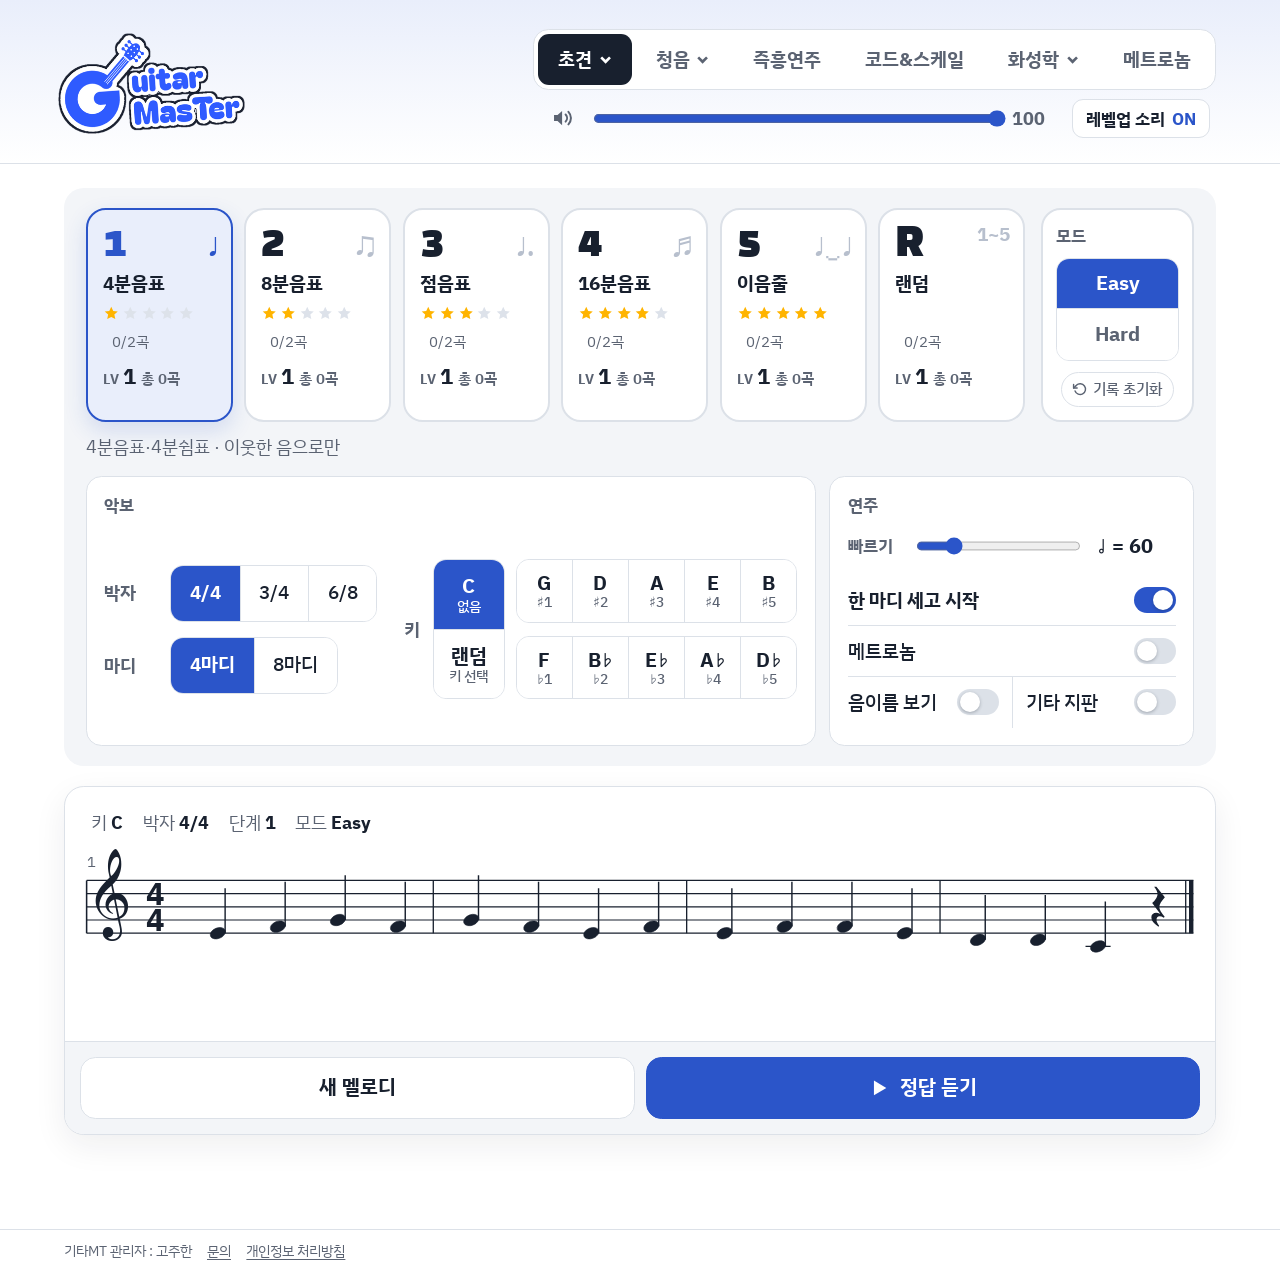
==== index.html @ 27f01595 "모든 페이지 들어올 때 첫 카드가 눌려 있게 (K) Co-Authored-By: Claude Opus 5.5 <noreply@anthropic.com> Claude-Session:" ====
<!doctype html>
<html lang="ko">
<head>
<meta charset="utf-8">
<meta name="google-site-verification" content="TiUiczCTHK2J1TaFgmaIFe3RTUhD63hM8pQdpysvils" />
<meta name="naver-site-verification" content="dfab6511063579e364173027560169e07708b17d" />
<meta name="viewport" content="width=device-width, initial-scale=1, viewport-fit=cover">
<script src="theme.js?v=4"></script>
<link rel="stylesheet" href="theme.css?v=6">
<meta name="description" content="기타MT — 무료 기타 연습 사이트. 멜로디·코드 초견, 청음, 즉흥연주, 코드&amp;스케일, 화성학, 메트로놈">
<meta property="og:type" content="website">
<meta property="og:site_name" content="기타MT">
<meta property="og:title" content="무료 기타 연습 – 초견, 청음, 코드 | 기타MT">
<meta property="og:description" content="기타MT — 무료 기타 연습 사이트. 멜로디·코드 초견, 청음, 즉흥연주, 코드&amp;스케일, 화성학, 메트로놈">
<meta property="og:url" content="https://guitarmt.com/">
<meta property="og:image" content="https://guitarmt.com/og.png?v=7">
<meta property="og:image:width" content="1200">
<meta property="og:image:height" content="630">
<meta name="twitter:card" content="summary_large_image">
<style>body{margin:0}[hidden]{display:none!important}img{max-width:100%}
</style>
<title>무료 기타 연습 – 초견, 청음, 코드 | 기타MT</title>
<link rel="icon" href="favicon.ico?v=6" sizes="any">
<link rel="icon" type="image/png" href="favicon.png?v=6">
<link rel="apple-touch-icon" href="apple-touch-icon.png?v=6">
<link rel="preconnect" href="https://fonts.googleapis.com">
<link rel="stylesheet" href="https://fonts.googleapis.com/css2?family=IBM+Plex+Sans+KR:wght@400;500;700&family=Black+Han+Sans&family=Noto+Music&display=swap">
<style>
/* 레이아웃: 머리 띠 → 연습 설정판(단계 카드·모드·박자·키) → 흰 악보 → 재생 버튼 */
:root{
  --bg:#FFFFFF; --ink:#18202E; --muted:#5B6372; --line:#DCE1E8; --tile:#F3F5F8;
  --accent:#2B55C9; --accent-soft:#E9EEFB; --accent-shadow:rgba(43,85,201,.25); --accent-glow:rgba(43,85,201,.16);
  --hard:#E8461F; --hard-soft:#FFD2C6; --hard-bg:#FFF1EC; --star:#FFB400; --star-off:#DDE2EA;
  --f-body:'IBM Plex Sans KR',system-ui,sans-serif;
  --f-disp:'Black Han Sans','IBM Plex Sans KR',sans-serif;
  --f-music:'Noto Music','Bravura',serif;
  color-scheme:light;
}
*{box-sizing:border-box}
body{background:var(--bg);color:var(--ink);font-family:var(--f-body);font-size:18px;line-height:1.55}
button{font:inherit;cursor:pointer}
.band{border-bottom:1.5px solid var(--line);background:linear-gradient(180deg,var(--accent-soft),var(--bg))}
.band .in{max-width:1080px;margin:0 auto;padding-block:26px 22px;
  padding-left:max(16px,env(safe-area-inset-left,0px));padding-right:max(16px,env(safe-area-inset-right,0px));
  display:flex;align-items:center;gap:16px}
.mark{width:56px;height:56px;border-radius:16px;background:var(--accent);display:grid;place-items:center;flex:none}
.mark span{font-family:var(--f-music);font-size:40px;line-height:1;color:#fff;margin-top:6px}
.mark svg{width:48px;height:48px;fill:#fff} .mark svg .h{fill:var(--accent)}
h1{margin:0;font-size:32px;font-weight:700;letter-spacing:-0.01em;line-height:1.15;text-wrap:balance}
h1.logo{font-family:var(--f-disp);font-weight:400;font-size:36px;letter-spacing:.01em;line-height:1.1} h1.logo img{display:block;height:92px;width:auto;margin:-6px 0 -6px -5px}
.how{margin:4px 0 0;color:var(--muted);font-size:17px}
.wrap{max-width:1080px;margin:0 auto;padding-block:22px 44px;
  padding-left:max(16px,env(safe-area-inset-left,0px));padding-right:max(16px,env(safe-area-inset-right,0px));
  display:flex;flex-direction:column;gap:18px}

.panel{display:flex;flex-direction:column;gap:14px;padding:18px 20px;border-radius:18px;background:var(--tile)}
.row{display:flex;flex-wrap:wrap;align-items:center;gap:12px 32px}
.field{display:flex;align-items:center;gap:12px;flex-wrap:wrap}
.label{font-size:15px;font-weight:700;color:var(--muted);min-width:44px}

/* 단계 카드 */
.stagewrap{display:grid;grid-template-columns:minmax(0,1fr) auto;gap:14px;align-items:stretch}
#levels{display:grid;grid-template-columns:repeat(6,minmax(0,1fr));gap:10px}   /* 5단계 + 랜덤 */
.stage{position:relative;text-align:left;border:2px solid var(--line);border-radius:18px;padding:14px 14px 12px;background:var(--bg);color:var(--ink);display:flex;flex-direction:column;gap:4px;min-width:0;container:card/inline-size}
.stage .top{display:flex;align-items:center;gap:7px;min-width:0}
.stage .num{font-family:var(--f-disp);font-size:36px;line-height:1}
.stage .sym{position:absolute;right:12px;top:10px;font-family:var(--f-music);font-size:32px;line-height:1;color:#B7BFCD}
.stage .name{font-weight:700;font-size:17px;white-space:nowrap;overflow:hidden;text-overflow:ellipsis}
.stage.rnd .stars{visibility:hidden}
.stage.rnd .sym{font-family:var(--f-body);font-size:17px;font-weight:700;top:14px}
@media (max-width:720px){ .stage.rnd .sym{font-size:16px;line-height:26px} }
.stars{display:flex;gap:2px;margin-top:2px} .stars svg{width:15px;height:15px;fill:var(--star-off)} .stars svg.on{fill:var(--star)}
.prog{display:flex;align-items:center;gap:8px;margin-top:4px}
.prog .pbar{flex:1;margin-top:0}
.cnt{font-size:14px;color:var(--muted);font-variant-numeric:tabular-nums;white-space:nowrap}
.pbar{height:6px;border-radius:3px;background:var(--line);margin-top:4px;overflow:hidden} .pbar i{display:block;height:100%;width:0;background:var(--accent)}
.stage[aria-pressed="true"]{border-color:var(--accent);background:var(--accent-soft);box-shadow:0 8px 20px var(--accent-glow)}
.stage[aria-pressed="true"] .num,.stage[aria-pressed="true"] .sym{color:var(--accent)}
/* Hard 표시: 숫자 옆에 붙여서 카드 크기가 Easy와 같게. 카드가 좁으면 ♯♭로 짧게 */
.hardtag{display:none;color:var(--hard);font-size:15px;font-weight:700;line-height:1;white-space:nowrap}
.hardtag .full{display:none}
.hardtag .short{font-family:var(--f-music);font-size:1.4em;font-weight:400}
.hard .hardtag{display:inline}
@container card (min-width:130px){ .hardtag .full{display:inline} .hardtag .short{display:none} }
@media (min-width:721px){ @container card (max-width:85.98px){ .hard .hardtag{display:none} } }  /* 광고를 켜서 카드가 아주 좁아지면 아이콘과 겹치지 않게 숨김 */
.hard .wrap{--accent:var(--hard);--accent-soft:var(--hard-bg);--accent-shadow:rgba(232,70,31,.28);--accent-glow:rgba(232,70,31,.16)}
/* 모드: 단계 카드와 같은 테두리 카드 안에 Easy/Hard를 하나의 이어 붙인 버튼으로 */
.modebox{display:flex;flex-direction:column;gap:8px;padding:12px 12px 12px;border:2px solid var(--line);border-radius:18px;background:var(--bg)}
.modebox .label{min-width:0}
#modes{display:flex;flex-direction:column;flex:1;min-width:112px;border:1.5px solid var(--line);border-radius:12px;overflow:hidden;background:var(--bg)}
#modes button{flex:1;min-height:46px;padding:0 16px;border:0;border-bottom:1.5px solid var(--line);background:var(--bg);font-weight:700;font-size:18px;color:var(--muted)}
#modes button:last-child{border-bottom:0}
#modes button[aria-pressed="true"][data-v="easy"]{background:var(--accent);color:var(--bg)}
#modes button[aria-pressed="true"][data-v="hard"]{background:var(--hard);color:var(--bg)}
.lvrow{display:flex;align-items:center;flex-wrap:wrap;gap:8px 16px;margin-top:-4px}
.lvdesc{font-size:16px;color:var(--muted)}
/* 연습 기록 초기화: 누르면 한 번 더 물어봄 */
.reset{display:flex;flex-direction:column;align-items:center;gap:6px;margin-top:2px}
.reset [hidden]{display:none!important}
.rask{display:flex;flex-direction:column;align-items:center;gap:6px}
.rbtns{display:inline-flex;gap:6px}
.rq{font-size:14px;font-weight:700;color:var(--ink);text-align:center;line-height:1.3}
.rmsg{font-size:14px;font-weight:700;color:var(--accent)}
.rbtn{display:inline-flex;align-items:center;gap:5px;min-height:32px;padding:0 10px;border:1.5px solid var(--line);border-radius:999px;background:var(--bg);font-size:14px;font-weight:500;color:var(--muted)}
.rbtn svg{width:13px;height:13px;overflow:visible;fill:none;stroke:currentColor;stroke-width:2.4;stroke-linecap:round;stroke-linejoin:round}
.rbtn.danger{background:var(--hard);border-color:var(--hard);color:var(--bg);font-weight:700}

/* 이어 붙인 버튼 묶음 */
.seg{display:inline-flex;flex-wrap:wrap;border:1.5px solid var(--line);border-radius:12px;overflow:hidden;background:var(--bg)}
.seg button{min-height:46px;padding:8px 16px;border:0;border-right:1.5px solid var(--line);background:var(--bg);font-size:17px;font-weight:500;color:var(--ink)}
.seg button:last-child{border-right:0}
.seg button[aria-pressed="true"]{background:var(--accent);color:var(--bg);font-weight:700}
#keys button{display:flex;flex-direction:column;align-items:center;justify-content:center;gap:0;min-height:56px;padding:6px 13px;line-height:1.15}
#keys .kl{font-size:18px;font-weight:700}
#keys .ks{font-size:13px;font-weight:500;color:var(--muted);font-variant-numeric:tabular-nums}
#keys button[aria-pressed="true"] .ks{color:var(--bg)}
.tempo{display:flex;align-items:center;gap:12px}
.tempo input{width:170px;accent-color:var(--accent)}
.tempo output{font-weight:700;font-variant-numeric:tabular-nums;min-width:72px}
.checks{display:flex;gap:10px;flex-wrap:wrap}
.check{display:inline-flex;align-items:center;gap:10px;min-height:48px;padding:0 18px 0 10px;border:1.5px solid var(--line);border-radius:999px;background:var(--bg);font-size:16.5px;font-weight:500;color:var(--ink);cursor:pointer;user-select:none;-webkit-user-select:none}
.check input{appearance:none;-webkit-appearance:none;flex:none;width:38px;height:24px;margin:0;border-radius:12px;background:var(--line);position:relative;cursor:pointer;transition:background .15s}
.check input::after{content:"";position:absolute;top:3px;left:3px;width:18px;height:18px;border-radius:50%;background:var(--bg);box-shadow:0 1px 3px rgba(24,32,46,.3);transition:left .15s}
.check input:checked{background:var(--accent)}
.check input:checked::after{left:17px}
.check:has(input:checked){border-color:var(--accent);background:var(--accent-soft);font-weight:700}
button:focus-visible,input:focus-visible{outline:3px solid var(--accent);outline-offset:2px}

/* 설정: 악보 상자 · 연주 상자 */
.setgrid{display:grid;grid-template-columns:minmax(0,2fr) minmax(0,1fr);gap:12px;align-items:stretch}
.setbox{display:flex;flex-direction:column;gap:12px;padding:14px 16px 16px;border:1.5px solid var(--line);border-radius:14px;background:var(--bg)}
.setbox h3{margin:0;font-size:15px;font-weight:700;color:var(--muted)}
.setbox .label{min-width:48px}
.scorebody{flex:1;display:flex;flex-wrap:wrap;align-items:center;gap:12px 20px}   /* 박자·마디는 왼쪽, 키는 오른쪽 */
.scoreleft{display:flex;flex-direction:column;gap:12px;flex:none}
.keyfield{align-items:stretch;flex:1 1 300px;min-width:0}
.keyfield .label{align-self:center;min-width:0}
.keys{display:flex;gap:8px;align-items:stretch;min-width:0;flex:1}
.keys .kc{display:flex;flex-direction:column} .keys .kc button{flex:1;height:auto;padding-left:8px;padding-right:8px;border-right:0;border-bottom:1.5px solid var(--line)} .keys .kc button:last-child{border-bottom:0}   /* 왼쪽 세로 칸: C · 랜덤 */
.krows{display:flex;flex-direction:column;gap:8px;min-width:0;flex:1}
.krows .seg{display:flex;flex-wrap:nowrap} .krows .seg button{flex:1;min-width:0;padding-left:4px;padding-right:4px}
.setbox .tempo{flex-wrap:nowrap} .setbox .tempo input{flex:1;width:auto;min-width:80px}
@container (min-width:760.02px){   /* 컴퓨터: 악보 상자 빈 곳이 많아 버튼·글씨를 키움 */
  .scorebody{gap:14px 24px} .scoreleft{gap:14px}
  .scorebody .label{font-size:16px}
  .scorebody .seg button{min-height:50px;padding:8px 17px;font-size:17.5px}
  .krows{gap:12px} #keys .krows .seg button{min-height:56px;padding-left:4px;padding-right:4px}
  .keys{gap:10px} #keys .kc button{padding-left:14px;padding-right:14px}
  #keys .kl{font-size:18.5px} #keys .ks{font-size:13px}
}
.optlist{display:flex;flex-direction:column}
.optlist .check{flex-direction:row-reverse;justify-content:space-between;gap:12px;min-height:46px;padding:0;border:0;border-top:1.5px solid var(--line);border-radius:0;background:transparent;font-size:17px}
.optlist .check:first-child{border-top:0}
.optlist .check:has(input:checked){background:transparent;border-color:var(--line)}
.optlist .pair{display:grid;grid-template-columns:minmax(0,1fr) minmax(0,1fr);border-top:1.5px solid var(--line)}   /* 음이름 보기 · 기타 지판은 한 줄에 둘 (코드 초견 도수·구성음과 같은 모양) */
.optlist .pair .check{border-top:0;min-width:0;white-space:nowrap}
.optlist .pair .check+.check{border-left:1.5px solid var(--line);padding-left:12px}
.optlist .pair .check:first-child{padding-right:12px}
/* 기타 지판 (악보 아래, 기타 지판 스위치를 켜면) */
.gfb{margin:6px 0 0;padding:10px 4px 0;border-top:1.5px solid var(--line)}
.gfb .gcap{display:flex;flex-wrap:wrap;gap:4px 14px;padding:0 6px 4px;font-size:15px;color:var(--muted)}
.gfb .gcap b{color:var(--ink)}
.gfbwrap{overflow-x:auto;-webkit-overflow-scrolling:touch}
#gfb{display:block;width:100%;height:auto;margin:0 auto}
#gfb .fstr{stroke:var(--muted)} #gfb .ffret{stroke:var(--line);stroke-width:2} #gfb .fnut{stroke:var(--ink);stroke-width:5}
#gfb .fmark{fill:var(--line)} #gfb .fnum{fill:var(--muted);font-size:15px;font-weight:700;text-anchor:middle;font-family:var(--f-body)}
#gfb .fband{fill:var(--accent-soft);stroke:var(--accent);stroke-width:1.5;stroke-dasharray:5 4}
#gfb .fdot .c{fill:var(--bg);stroke:var(--ink);stroke-width:1.6} #gfb .fdot text{fill:var(--ink);font-size:14px;font-weight:700;text-anchor:middle;dominant-baseline:central;font-family:var(--f-body)}
#gfb .fdot.root .c{fill:var(--accent);stroke:var(--accent)} #gfb .fdot.root text{fill:var(--bg)}
#gfb .fdot.out .c{stroke-dasharray:4 3}
#gfb .fdot.on .c{fill:var(--ink);stroke:var(--ink)} #gfb .fdot.on text{fill:var(--bg)}
.gpos{display:flex;align-items:center;gap:12px;flex-wrap:wrap;padding:0 6px 8px}
.gpos .seg button{min-width:96px}
@media (max-width:720px){ .gpos{flex-wrap:nowrap} .gpos .seg{flex:1;display:flex} .gpos .seg button{flex:1;min-width:0} }
.gfbhint{margin:2px 6px 0;font-size:14px;color:var(--muted);text-align:center}
@media (min-width:721px){ .gfbhint{display:none} }

/* 악보 */
.sheet{background:var(--bg);border:1.5px solid var(--line);border-radius:18px;padding:20px 14px 14px;box-shadow:0 10px 30px rgba(24,32,46,.07);overflow:hidden}
.meta{display:flex;flex-wrap:wrap;gap:6px 18px;padding:0 10px 6px;font-size:16px;color:var(--muted)}
.meta b{color:var(--ink)}
#score{display:block;width:100%;height:auto;color:var(--ink)}
#score .on .nh,#score .on .st{fill:var(--accent);stroke:var(--accent)}
#score .on text{fill:var(--accent)}
#score .on .hollow{fill:none}

.actions{display:grid;grid-template-columns:repeat(2,minmax(0,1fr));gap:10px;margin:10px -14px -14px;padding:14px;border-top:1.5px solid var(--line);background:var(--tile)}   /* 악보 카드 아래쪽에 붙은 버튼 줄 */
.btn{display:inline-flex;align-items:center;justify-content:center;gap:10px;min-height:56px;padding:0 16px;border-radius:14px;border:1.5px solid var(--line);background:var(--bg);font-size:18px;font-weight:700;color:var(--ink);white-space:nowrap}
.btn svg{width:18px;height:18px;fill:currentColor;flex:none}
.btn.primary{background:var(--accent);border-color:var(--accent);color:var(--bg)}
.status{font-size:16px;color:var(--muted);min-height:1.5em}
.credit{margin:8px 0 0;font-size:14px;color:var(--muted)}

/* 광고 자리: 컴퓨터는 양옆 세로(160×600), 휴대폰·태블릿은 버튼 아래 가로(320×100). ads-off면 숨김 */
.layout{max-width:1448px;margin:0 auto}
.wrap{container-type:inline-size}
.ad{display:none;flex-direction:column;align-items:center;justify-content:center;gap:4px;border:1.5px dashed var(--line);border-radius:12px;background:var(--tile);color:var(--muted);font-size:15px;font-weight:700}
.ad small{font-size:13px;font-weight:500;font-variant-numeric:tabular-nums}
.ad-side{width:160px;height:600px}
.ad-bottom{width:100%;max-width:320px;height:100px;margin:0 auto}
@media (min-width:1024px){
  body:not(.ads-off) .layout{display:grid;grid-template-columns:160px minmax(0,1fr) 160px;gap:24px;align-items:start;
    padding-block:22px 0;padding-left:max(16px,env(safe-area-inset-left,0px));padding-right:max(16px,env(safe-area-inset-right,0px))}
  body:not(.ads-off) .layout .wrap{max-width:none;margin:0;width:auto;padding-left:0;padding-right:0;padding-top:0}
  body:not(.ads-off) .ad-side{display:flex}
  body:not(.ads-off) .band .in{max-width:1448px;padding-left:calc(max(16px,env(safe-area-inset-left,0px)) + 184px);padding-right:calc(max(16px,env(safe-area-inset-right,0px)) + 184px)}
}
@media (max-width:1023.98px){ body:not(.ads-off) .ad-bottom{display:flex} }
@container (max-width:760px){
  .setgrid{grid-template-columns:1fr}
  .stagewrap{grid-template-columns:1fr}
  .modebox{flex-direction:row;align-items:center;flex-wrap:wrap;gap:8px 12px;padding:8px 12px;border-radius:14px} .reset{margin-top:0;flex:none} .rask{flex-direction:row;flex-wrap:wrap;justify-content:center} #modes{flex-direction:row;flex:1} #modes button{flex:1;min-width:0;border-bottom:0;border-right:1.5px solid var(--line)} #modes button:last-child{border-right:0}
}

@media (max-width:720px){
  .band .in{padding-block:18px 16px} h1{font-size:25px} h1.logo img{height:72px} .mark{width:46px;height:46px} .mark span{font-size:33px} .mark svg{width:40px;height:40px}
  .panel{padding:14px 12px}
  .stagewrap{grid-template-columns:1fr}
  #levels{gap:6px;grid-template-columns:repeat(3,minmax(0,1fr))}   /* 휴대폰은 3칸씩 두 줄 */
  .stage{padding:10px 4px 8px;border-radius:14px;align-items:center;text-align:center}
  .stage .num{font-size:28px} .stage .sym{position:static;font-size:24px;height:26px} .stage .name{display:none}
  .stars{gap:1px} .stars svg{width:10px;height:10px} .prog{flex-direction:column;align-items:center;gap:3px;width:100%} .prog .pbar{flex:none;width:80%} .cnt{font-size:13px}
  .pbar{width:80%}
  .stage .top{display:grid;grid-template-columns:minmax(0,1fr) auto minmax(0,1fr);gap:0;width:100%} .stage .top .num{grid-column:2}
  .hardtag{grid-column:3;justify-self:start;margin-left:2px;font-size:13px}
  .lvdesc{flex-basis:100%}
  .modebox{flex-direction:row;align-items:center;flex-wrap:wrap;gap:8px 12px;padding:8px 12px;border-radius:14px} .reset{margin-top:0;flex:none} .rask{flex-direction:row;flex-wrap:wrap;justify-content:center} #modes{flex-direction:row;flex:1} #modes button{flex:1;min-width:0;border-bottom:0;border-right:1.5px solid var(--line)} #modes button:last-child{border-right:0}
  .seg button{padding:8px 12px}
  .setgrid{grid-template-columns:1fr} .setbox{padding:12px 12px 14px} .setbox .label{min-width:40px}
  #keys button{padding:6px 6px;min-width:36px}
  .tempo input{width:140px}
  .actions{gap:6px;margin:8px -14px -14px;padding:10px} .btn{min-height:50px;padding:0 6px;font-size:16px;gap:6px} .btn svg{width:15px;height:15px}
}
@media (prefers-reduced-motion:reduce){ *{transition:none!important} }

/* 맨 위 메뉴 (세 페이지 공통) */
.band .in{flex-wrap:wrap;row-gap:14px}
.brand{display:flex;align-items:center;gap:16px;color:inherit;text-decoration:none;margin-right:auto;min-width:0}
.nav{display:flex;gap:4px;background:var(--bg);border:1.5px solid var(--line);border-radius:14px;padding:4px}
.nav a{display:inline-flex;align-items:center;justify-content:center;min-height:46px;padding:0 18px;border-radius:10px;font-weight:700;font-size:17px;color:var(--muted);text-decoration:none;white-space:nowrap}
.nav a[aria-current="page"]{background:var(--ink);color:var(--bg)}
.nav a:focus-visible,.brand:focus-visible{outline:3px solid var(--accent);outline-offset:2px}
@media (max-width:720px){ .nav{width:100%;box-sizing:border-box;gap:2px} .nav a{flex:1 1 0;min-width:0;padding:4px 2px;font-size:15px;line-height:1.2;white-space:normal;text-align:center;word-break:keep-all} }   /* 메뉴 5칸: 휴대폰은 두 줄 글씨 허용 */
</style>
</head>
<body class="ads-off">
<div class="band"><div class="in">
  <a class="brand" href="./">
    <div><h1 class="logo"><img src="logo.png" alt="기타MT" width="190" height="100"></h1></div>
  </a>
  <nav class="nav" aria-label="메뉴">
    <div class="grp"><button type="button" class="gbtn cur" aria-haspopup="true" aria-expanded="false">초견<svg viewBox="0 0 12 12" aria-hidden="true"><path d="M2 4l4 4 4-4"/></svg></button><div class="drop"><div class="dropin"><a href="./" aria-current="page">멜로디 초견</a><a href="chord/">코드 초견</a></div></div></div>
    <div class="grp"><button type="button" class="gbtn" aria-haspopup="true" aria-expanded="false">청음<svg viewBox="0 0 12 12" aria-hidden="true"><path d="M2 4l4 4 4-4"/></svg></button><div class="drop"><div class="dropin"><a href="ear/">멜로디 청음</a><a href="chordear/">코드 청음</a></div></div></div>
    <a href="improv/">즉흥<wbr>연주</a>
    <a href="chordscale/">코드&amp;<wbr>스케일</a>
    <div class="grp r"><button type="button" class="gbtn" aria-haspopup="true" aria-expanded="false">화성학<svg viewBox="0 0 12 12" aria-hidden="true"><path d="M2 4l4 4 4-4"/></svg></button><div class="drop"><div class="dropin"><a href="harmony/">기초 화성학</a><span class="soon" aria-disabled="true">고급 화성학<small>준비 중</small></span></div></div></div>
    <a href="metronome/">메트로<wbr>놈</a>
  </nav>
</div></div>

<div class="layout">
<aside class="ad ad-side" aria-label="광고">광고<small>160×600</small></aside>
<div class="wrap">
  <section class="panel" aria-label="설정">
    <div class="stagewrap">
      <div id="levels" role="group" aria-label="단계"></div>
      <div class="modebox"><span class="label">모드</span><div id="modes"></div><div class="reset">
          <span class="rmsg" id="resetMsg" role="status" hidden>초기화했어요</span>
          <button type="button" class="rbtn" id="resetBtn"><svg viewBox="0 0 24 24" aria-hidden="true"><polyline points="1 4 1 10 7 10"/><path d="M3.51 15a9 9 0 1 0 2.13-9.36L1 10"/></svg>기록 초기화</button>
          <span class="rask" id="resetAsk" hidden><span class="rq">기록을 모두 지울까요?</span><span class="rbtns"><button type="button" class="rbtn danger" id="resetYes">초기화</button><button type="button" class="rbtn" id="resetNo">취소</button></span></span>
        </div></div>
    </div>
    <div class="lvrow">
      <div class="lvdesc" id="lvdesc"></div>
    </div>
    <div class="setgrid">
      <div class="setbox" aria-label="악보 설정"><h3>악보</h3>
        <div class="scorebody">
          <div class="scoreleft">
            <div class="field"><span class="label">박자</span><div class="seg" id="meters"></div></div>
            <div class="field"><span class="label">마디</span><div class="seg" id="bars">
              <button type="button" data-v="4">4마디</button>
              <button type="button" data-v="8">8마디</button>
            </div></div>
          </div>
          <div class="field keyfield"><span class="label">키</span><div class="keys" id="keys"><div class="krows"></div></div></div>
        </div>
      </div>
      <div class="setbox" aria-label="연주 설정"><h3>연주</h3>
        <label class="tempo"><span class="label">빠르기</span>
          <input type="range" id="tempo" min="40" max="140" step="2" value="60">
          <output id="tempoOut">♩ = 60</output>
        </label>
        <div class="optlist">
          <label class="check"><input type="checkbox" id="countin" checked> 한 마디 세고 시작</label>
          <label class="check"><input type="checkbox" id="metro"> 메트로놈</label>
          <div class="pair">
            <label class="check"><input type="checkbox" id="names"> 음이름 보기</label>
            <label class="check"><input type="checkbox" id="gtr"> 기타 지판</label>
          </div>
        </div>
      </div>
    </div>
  </section>

  <section class="sheet" aria-label="악보">
    <div class="meta" id="meta"></div>
    <svg id="score" role="img" aria-label="초견 멜로디 악보"></svg>
    <div class="gfb" id="gfbBox" hidden><div class="gpos"><span class="label">폼</span><div class="seg" id="gpos" role="group" aria-label="메이저 스케일 폼"><button type="button" data-v="3">3번 폼</button><button type="button" data-v="5">5번 폼</button></div></div><div class="gcap" id="gfbCap"></div><div class="gfbwrap" id="gfbWrap"><svg id="gfb" role="img" aria-label="기타 지판"></svg></div><div class="gfbhint">← 지판을 옆으로 밀어서 보세요 →</div></div>
    <div class="actions">
      <button type="button" class="btn new" id="newBtn">새 멜로디</button>
      <button type="button" class="btn primary" id="playBtn"><svg viewBox="0 0 16 16" id="playIcon"><path d="M4 2l10 6-10 6z"/></svg><span id="playTxt">정답 듣기</span></button>
    </div>
  </section>

  <div class="status" id="status" aria-live="polite"></div>
  <aside class="ad ad-bottom" aria-label="광고">광고<small>320×100</small></aside>
</div>
<aside class="ad ad-side" aria-label="광고">광고<small>160×600</small></aside>
</div>

<script src="piano.js"></script>
<script>
const GLYPH={"whole":{"d":"M50 135Q50 172 77 200Q104 228 150.5 244Q197 260 253.5 260Q310 260 358 244.5Q406 229 435 201Q464 173 464 135Q464 96 436 67.5Q408 39 361.5 23.5Q315 8 259 8Q203 8 155.5 23Q108 38 79 66.5Q50 95 50 135ZM280 28Q314 28 326.5 53Q339 78 339 112Q339 147 324.5 176Q310 205 286 222.5Q262 240 232 240Q198 240 186.5 215Q175 190 175 156Q175 122 189 93Q203 64 226.5 46Q250 28 280 28Z","b":[50,8.0,464,260.0]},"r4":{"d":"M147 878 307 683Q257 624 230 581Q203 538 203 494Q203 457 227 416.5Q251 376 303 314L287 292Q243 320 205 320Q177 320 163 301.5Q149 283 149 257Q149 225 162.5 196.5Q176 168 199 142L186 123Q117 173 84 214Q51 255 51 303Q51 346 78 366Q105 386 143 386Q173 386 221 363V365L67 570Q168 659 168 736Q168 797 104 878Z","b":[51,123,307,878]},"r2":{"d":"M155 269 251 609Q230 590 203.5 582Q177 574 151 574Q108 574 79 597Q50 620 50 663Q50 691 70 710.5Q90 730 121 730Q150 730 168.5 711.5Q187 693 187 662Q187 640 177 623Q177 617 189 617Q244 617 294 703H312L191 269Z","b":[50,269,312,730]},"r1":{"d":"M155 147 251 487Q230 468 203.5 460Q177 452 151 452Q108 452 79 475Q50 498 50 541Q50 569 69.5 588.5Q89 608 121 608Q150 608 168.5 589.5Q187 571 187 540Q187 518 177 501Q177 495 189 495Q230 495 267 541L319 731Q298 712 271.5 704Q245 696 219 696Q176 696 147 719Q118 742 118 785Q118 813 138 832.5Q158 852 189 852Q219 852 237 833Q255 814 255 784Q255 774 252 763.5Q249 753 245 745Q245 739 257 739Q312 739 362 825H380L191 147Z","b":[50,147,380,852]}};
(()=>{
/* ---------- 음악 데이터 ---------- */
const LETTERS=['C','D','E','F','G','A','B'];
const SEMI=[0,2,4,5,7,9,11];
const NAME_KR=['도','레','미','파','솔','라','시'];
const KEYS={
  C:{label:'C',letter:0,acc:{}},
  G:{label:'G',letter:4,acc:{F:1}},
  D:{label:'D',letter:1,acc:{F:1,C:1}},
  A:{label:'A',letter:5,acc:{F:1,C:1,G:1}},
  E:{label:'E',letter:2,acc:{F:1,C:1,G:1,D:1}},
  B:{label:'B',letter:6,acc:{F:1,C:1,G:1,D:1,A:1}},
  F:{label:'F',letter:3,acc:{B:-1}},
  Bb:{label:'B♭',letter:6,acc:{B:-1,E:-1}},
  Eb:{label:'E♭',letter:2,acc:{B:-1,E:-1,A:-1}},
  Ab:{label:'A♭',letter:5,acc:{B:-1,E:-1,A:-1,D:-1}},
  Db:{label:'D♭',letter:1,acc:{B:-1,E:-1,A:-1,D:-1,G:-1}},
};
const KEY_ORDER=['C','G','D','A','E','B','F','Bb','Eb','Ab','Db'];
const KEY_GROUPS=[['C','rand'],['G','D','A','E','B'],['F','Bb','Eb','Ab','Db']];   // 키 버튼: C·랜덤 세로 · ♯줄 · ♭줄 ('rand' = 새 멜로디마다 키가 바뀜, K 요청 2026-11-13)
const SHARP_POS={F:10,C:7,G:11,D:8,A:5};      // 높은음자리표 조표 자리 (가온 도 = 0)
const FLAT_POS={B:6,E:9,A:5,D:8,G:4};

/* 박자 — 길이 단위: 16분음표 = 1 */
const METERS={
  '4/4':{num:4,den:4,len:16,beat:4,click:4,accent:[2,0,0,0],ends:L=>L<3?[[8,4,[4]]]:[[0,16,[]],[8,8,[]]]},
  '3/4':{num:3,den:4,len:12,beat:4,click:4,accent:[2,0,0],ends:L=>L<3?[[0,4,[4,4]],[4,4,[4]]]:[[0,12,[]],[4,8,[]]]},
  '6/8':{num:6,den:8,len:12,beat:6,click:2,accent:[2,0,0,1,0,0],ends:L=>L<3?[[6,6,[]]]:[[0,12,[]],[6,6,[]]]},
};
const METER_ORDER=['4/4','3/4','6/8'];

/* 리듬 조각 — lv: 처음 나오는 단계, 'r'은 쉼표 */
const CELLS={
  simple:[
    {d:[4],lv:1,w:4},{d:['r4'],lv:1,w:0.35},
    {d:[2,2],lv:2,w:3},{d:['r2',2],lv:2,w:0.35},{d:[2,'r2'],lv:2,w:0.35},
    {d:[8],lv:3,w:1.2},{d:[6,2],lv:3,w:1.6},{d:[12],lv:3,w:0.5},{d:['r8'],lv:3,w:0.35},
    {d:[1,1,1,1],lv:4,w:1.6},{d:[2,1,1],lv:4,w:1.4},{d:[1,1,2],lv:4,w:1.4},{d:[3,1],lv:4,w:1},{d:['r1',1,2],lv:4,w:0.4},{d:['r1',1,1,1],lv:4,w:0.4},
  ],
  compound:[
    {d:[6],lv:1,w:4},{d:['r6'],lv:1,w:0.35},
    {d:[4,2],lv:2,w:3},{d:[2,2,2],lv:2,w:3},{d:[2,4],lv:2,w:1},{d:[4,'r2'],lv:2,w:0.5},{d:['r2',2,2],lv:2,w:0.4},{d:[2,'r2',2],lv:2,w:0.3},
    {d:[12],lv:3,w:0.8},
    {d:[1,1,2,2],lv:4,w:1.2},{d:[2,1,1,2],lv:4,w:1},{d:[2,2,1,1],lv:4,w:1},{d:[1,1,1,1,2],lv:4,w:0.8},{d:[3,1,2],lv:4,w:1.2},{d:['r1',1,2,2],lv:4,w:0.4},
  ],
};
for(const k in CELLS) CELLS[k].forEach(c=>{
  c.ev=c.d.map(x=>typeof x==='string'?{dur:+x.slice(1),rest:true}:{dur:x,rest:false});
  c.len=c.ev.reduce((a,e)=>a+e.dur,0);
  c.hasRest=c.ev.some(e=>e.rest);
});

/* 단계 — 리듬이 기준, 음 도약만 조금씩 넓어짐. 음역은 단계마다 제한 없이 악보 전체(라3~라5) (K 요청 2026-11-13) */
const LEVELS=[
  {n:1,rhythm:['4분음표·4분쉼표','점4분음표·점4분쉼표'],pitch:'이웃한 음으로만',lo:-14,hi:14,leap:1},
  {n:2,rhythm:['8분음표·8분쉼표 추가','4분·8분음표·8분쉼표 추가'],pitch:'3도 도약까지',lo:-14,hi:14,leap:2},
  {n:3,rhythm:['점음표·2분음표 추가','점2분음표 추가'],pitch:'4도 도약까지',lo:-14,hi:14,leap:3},
  {n:4,rhythm:['16분음표 추가','16분음표 추가'],pitch:'5도 도약까지',lo:-14,hi:14,leap:4},
  {n:5,rhythm:['붙임줄 추가','붙임줄 추가'],pitch:'6도 도약까지',lo:-14,hi:14,leap:5},
];
const HARD_LEAP={pitch:'7도 도약까지',lo:-14,hi:14,leap:6};   // Hard: 단계와 상관없이 7도 도약까지 (음역도 5단계만큼)
const levelOf=n=>mode==='hard'?{...LEVELS[n-1],...HARD_LEAP}:LEVELS[n-1];

/* ---------- 상태 ---------- */
const store={get(k,d){try{const v=localStorage.getItem('sr-'+k);return v==null?d:JSON.parse(v)}catch(e){return d}},
             set(k,v){try{localStorage.setItem('sr-'+k,JSON.stringify(v))}catch(e){}}};
let sel=1 /* 들어올 때마다 첫 카드 (K 요청 2026-11-21) */, bars=store.get('bars',4), meter=store.get('meter','4/4'), keyName=store.get('key','C');
if(sel!==0&&!LEVELS[sel-1]) sel=1;
let level=sel||LEVELS.length;                       // sel 0 = 랜덤 (한 곡 안에 1~5단계를 섞어서)
if(!METERS[meter]) meter='4/4';
// 키 랜덤 (K 요청 2026-11-13): 랜덤 버튼을 켜고 키를 여러 개 고르면, 새 멜로디마다 고른 키 중 하나로
let randOn=!!store.get('krand',false), randSet=store.get('kset',null);
if(keyName==='rand'){ randOn=true; keyName='C'; }        // 예전 '랜덤(모든 키)' 저장값 옮기기
if(!KEYS[keyName]) keyName='C';
if(!Array.isArray(randSet)) randSet=randOn?KEY_ORDER.slice():[keyName];
randSet=randSet.filter(k=>KEYS[k]); if(!randSet.length) randSet=[keyName];
let lastRandKey=null;
let mode=store.get('mode','easy'); if(mode!=='hard') mode='easy';
let tempo=60;
let showNames=store.get('names',false);
let done=store.get('done2',null);                 // 모드·단계별로 정답까지 들어 본 곡 수 (이 브라우저에만 저장)
if(!done||typeof done!=='object'||!done.easy){ const old=store.get('done',{}); done={easy:(old&&typeof old==='object')?old:{},hard:{}}; }
let song=null;

const $=id=>document.getElementById(id);
const rnd=a=>a[Math.floor(Math.random()*a.length)];
const pick=w=>{let s=0;for(const x of w)s+=x[1];let r=Math.random()*s;for(const x of w){r-=x[1];if(r<=0)return x[0]}return w[0][0]};

/* ---------- 리듬 만들기 ---------- */
function fillCells(M,L,from,to,st){
  const pool=CELLS[M.beat===6?'compound':'simple'].filter(c=>c.lv<=L);
  const out=[]; let pos=from;
  while(pos<to){
    const opts=pool.filter(c=>{
      if(pos+c.len>to) return false;
      if(c.hasRest&&st.rest) return false;                       // 한 마디에 쉼표 조각은 하나만
      if(c.len===8&&M.num===4&&pos%8!==0) return false;          // 4/4: 두 박 길이는 1·3박에서만
      if(c.len===8&&c.hasRest&&M.num===3&&pos!==0) return false; // 3/4: 2분쉼표는 첫 박에서만
      if(c.len===12&&pos!==0) return false;
      return true;
    }).map(c=>[c,c.w*(c.lv===L&&L>1&&!c.hasRest?2:1)]);     // 새로 배우는 음표를 더 자주
    const c=pick(opts);
    if(c.hasRest) st.rest=true;
    let p=pos;
    c.ev.forEach((e,i)=>{ out.push({dur:e.dur,rest:e.rest,pos:p,cellStart:i===0}); p+=e.dur; });
    pos+=c.len;
  }
  return out;
}
function mixLevels(){                       // 랜덤: 마디마다 다른 단계 (1~5단계를 고루 섞음)
  const out=[]; let bag=[];
  for(let m=0;m<bars;m++){
    if(!bag.length){ bag=LEVELS.map(x=>x.n); for(let i=bag.length-1;i>0;i--){ const j=Math.floor(Math.random()*(i+1)); [bag[i],bag[j]]=[bag[j],bag[i]]; } }
    out.push(bag.pop());
  }
  return out;
}
function makeRhythm(M,L0,lvs){             // lvs: 마디별 단계 (랜덤일 때)
  const ms=[];
  for(let m=0;m<bars;m++){
    const L=lvs?lvs[m]:L0;
    let ev, tries=0;
    do{
      const st={rest:false};
      if(m===bars-1){
        const [room,fin,after]=rnd(M.ends(L));
        ev=room?fillCells(M,L,0,room,st):[];
        ev.push({dur:fin,rest:false,pos:room,cellStart:true,final:true});
        let p=room+fin; after.forEach(d=>{ ev.push({dur:d,rest:true,pos:p,cellStart:true}); p+=d; });
      } else ev=fillCells(M,L,0,M.len,st);
    } while(m===0&&ev[0].rest&&++tries<50);
    ms.push(ev);
  }
  ms.forEach((ev,mi)=>ev.forEach(e=>{e.bar=mi}));
  const barLv=b=>lvs?lvs[b]:L0;
  if(lvs?lvs.includes(5):L0>=5){              // 붙임줄: 마디를 넘거나, 박을 넘는 당김음 (붙임줄 단계 마디에서만)
    const flat=ms.flat();
    const used=new Set();
    for(let i=0;i<flat.length-1;i++){
      const a=flat[i], b=flat[i+1];
      if(a.rest||b.rest||b.final||!b.cellStart||used.has(a.bar)||barLv(a.bar)<5) continue;
      const cross=a.bar!==b.bar;
      const ok=cross||a.dur<M.beat||(M.num===4&&b.pos===8&&a.pos>=4);
      if(ok&&Math.random()<(cross?0.3:0.22)){ a.tieNext=true; used.add(a.bar); }
    }
  }
  return ms;
}
function hasFeature(ms,L,M){           // 그 단계에서 새로 배우는 음표가 꼭 한 번은 나오게
  const f=ms.flat();
  if(L===2) return f.some(e=>!e.rest&&e.dur===2);
  if(L===3) return M.beat===6||f.some(e=>!e.rest&&(e.dur===6||e.dur===12));
  if(L===4) return f.some(e=>!e.rest&&e.dur===1);
  if(L===5) return f.some(e=>e.tieNext);
  return true;
}

/* ---------- 멜로디 만들기 ---------- */
function placeTonic(letter,L){          // 덧줄이 적게 나오는 옥타브 고르기 (전체 음역: 라3~라5)
  let best=null;
  [letter,letter-7,letter+7].forEach(t=>{
    if(t<-2||t>8) return;
    const lo=Math.max(-2,t+L.lo), hi=Math.min(12,t+L.hi);
    let p=((L.hi-L.lo)-(hi-lo))*0.5;
    for(let d=lo;d<=hi;d++){ if(d<-1)p+=-1-d; if(d>11)p+=d-11; }
    if(!best||p<best.p) best={t,p,lo,hi};
  });
  return best;
}
/* ---------- Hard 모드: 임시표 ---------- */
const letterOf=d=>LETTERS[((d%7)+7)%7];
const OKI={0:[0,1],1:[1,2],2:[3,4],3:[5],4:[7],5:[8,9],6:[10,11],7:[12]};   // 자연스러운 음정(반음 수)
const okInterval=(d,s)=>{ const ad=Math.abs(d), as=Math.abs(s); if(!OKI[ad]) return true; if(d&&s&&Math.sign(d)!==Math.sign(s)) return false; return OKI[ad].includes(as); };
function addAccidentals(notes,key,L){       // 다음 음으로 반음 이어지는 자리에만 (도-도♯-레, 미-미♭-레, 시♭ 조에서 시♮-도 …)
  const midi=n=>pitchOf(n.deg,key).midi, cands=[];
  for(let i=1;i<notes.length-1;i++){
    const n=notes[i], nx=notes[i+1], pv=notes[i-1];
    if(n.tiedFrom||n.tieNext||nx.tiedFrom) continue;
    const d=nx.deg-n.deg; if(Math.abs(d)!==1) continue;
    const m0=midi(n); if(Math.abs(midi(nx)-m0)!==2) continue;     // 온음 사이일 때만
    const alt=d>0?1:-1, ka=key.acc[letterOf(n.deg)]||0;
    if(Math.abs(ka+alt)>1) continue;                                  // 겹샵·겹플랫 없음
    const lt=letterOf(n.deg); if(((lt==='E'||lt==='B')&&ka+alt>0)||((lt==='C'||lt==='F')&&ka+alt<0)) continue;   // 미♯·시♯·도♭·파♭은 헷갈려서 뺌
    if(!okInterval(n.deg-pv.deg,m0+alt-midi(pv))) continue;          // 앞 음에서 어색한 음정 피하기
    cands.push({i,alt});
  }
  for(let i=cands.length-1;i>0;i--){ const j=Math.floor(Math.random()*(i+1)); [cands[i],cands[j]]=[cands[j],cands[i]]; }
  const per=L<=2?1:2, target=Math.max(1,Math.round(bars*(L<=2?0.5:0.75))), used=new Set(), perBar={};
  let cnt=0;
  for(const c of cands){
    if(cnt>=target) break;
    const n=notes[c.i];
    if(used.has(c.i-1)||used.has(c.i+1)||(perBar[n.bar]||0)>=per) continue;
    n.alt=c.alt; used.add(c.i); perBar[n.bar]=(perBar[n.bar]||0)+1; cnt++;
  }
  return cnt;
}
function markSigns(ms,key){                 // 마디 안에서 필요한 곳에만 ♯ ♭ ♮ 표시 (같은 마디 안에서는 효력 유지)
  ms.forEach(ev=>{
    const state={};
    ev.forEach(e=>{
      e.sign=null;
      if(e.rest||e.tiedFrom) return;
      const ka=key.acc[letterOf(e.deg)]||0, acc=ka+(e.alt||0), cur=(e.deg in state)?state[e.deg]:ka;
      if(acc!==cur){ e.sign=acc>0?'♯':acc<0?'♭':'♮'; state[e.deg]=acc; }
    });
  });
}

function makeSong(){
  const L=levelOf(level), M=METERS[meter];
  let key;
  if(randOn){ const pool=randSet.length>1?randSet.filter(x=>x!==lastRandKey):randSet; const kk=pool[Math.floor(Math.random()*pool.length)]; lastRandKey=kk; key=KEYS[kk]; }   // 키 랜덤: 고른 키 중에서 (앞 곡과 다른 키로)
  else key=KEYS[keyName];
  const P=placeTonic(key.letter,L), tonic=P.t, lo=P.lo, hi=P.hi;
  const lvs=sel===0?mixLevels():null;        // 랜덤: 리듬은 마디마다 다른 단계, 음 도약·음역은 5단계 기준
  let ms; for(let k=0;k<40;k++){ ms=makeRhythm(M,level,lvs); if(lvs?lvs.every((v,b)=>hasFeature([ms[b]],v,M)):hasFeature(ms,level,M)) break; }
  const notes=ms.flat().filter(e=>!e.rest);
  const isTriad=d=>{const r=((d-tonic)%7+7)%7;return r===0||r===2||r===4};
  const tonics=[tonic,tonic+7,tonic-7].filter(x=>x>=lo&&x<=hi);
  const reach=t=>Math.min(...tonics.map(x=>Math.abs(x-t)));          // 가장 가까운 으뜸음까지 거리
  const stepFrom=(cur,last,remain)=>{   // remain: 마지막 음까지 남은 걸음 → 그 단계 도약 폭으로 으뜸음에 닿을 수 있게
    const w=[], all=[];
    for(let s=-L.leap;s<=L.leap;s++){
      const t=cur+s; if(t<lo||t>hi) continue;
      all.push(t);
      if(reach(t)>L.leap*remain) continue;
      let wt=s===0?0.5:Math.abs(s)===1?6:Math.abs(s)===2?3:1.2/(Math.abs(s)-1);
      if(Math.abs(s)>=2&&!isTriad(t)) wt*=0.5;
      if(s===0&&last===cur) wt=0.1;
      if(remain<=3&&reach(t)<reach(cur)) wt*=2;
      w.push([t,wt]);
    }
    if(w.length) return pick(w);
    return all.reduce((a,b)=>reach(b)<reach(a)?b:a);
  };
  const assign=()=>{
  let cur=rnd([tonic,tonic+2,tonic+4].filter(d=>d<=hi)), last=null;
  notes.forEach(n=>{ n.alt=0; n.tiedFrom=false; });
  notes.forEach((n,i)=>{
    if(i===0){ n.deg=cur; return; }
    const p=notes[i-1];
    if(p.tieNext){ n.deg=p.deg; n.tiedFrom=true; last=cur; return; }   // 붙임줄: 같은 음
    let d;
    if(n.final){                                                        // 마지막 음은 으뜸음
      const c=[tonic,tonic+7,tonic-7].filter(x=>x>=lo&&x<=hi);
      d=c.reduce((a,b)=>Math.abs(b-cur)<Math.abs(a-cur)?b:a);
    } else if(i===notes.length-2){                                      // 끝나기 직전: 으뜸음으로 가기 좋은 음
      const c=[[tonic+1,3],[tonic-1,2],[tonic+8,3],[tonic+6,2],[tonic+2,1],[tonic+4,1]]
        .filter(([x])=>x>=lo&&x<=hi&&x!==cur&&Math.abs(x-cur)<=L.leap&&reach(x)<=L.leap);
      d=c.length?pick(c):stepFrom(cur,last,1);
    } else d=stepFrom(cur,last,notes.length-1-i);
    last=cur; cur=d; n.deg=d;
  });
  };
  const want=Math.max(1,Math.round(bars*(level<=2?0.3:0.45)));
  for(let k=0;k<30;k++){ assign(); if(mode!=='hard'||addAccidentals(notes,key,level)>=want) break; }
  markSigns(ms,key);
  return {key,M,tonic,measures:ms};
}

function pitchOf(deg,key,alt){
  const li=((deg%7)+7)%7, oct=4+Math.floor(deg/7), L=LETTERS[li];
  const acc=(key.acc[L]||0)+(alt||0);
  return {midi:12*(oct+1)+SEMI[li]+acc, name:NAME_KR[li]+(acc>0?'♯':acc<0?'♭':''), acc};
}

/* ---------- 악보 그리기 ---------- */
const S=12;                      // 줄 간격
const NS='http://www.w3.org/2000/svg';
const SPACE={1:1.9,2:2.5,3:2.9,4:3.2,6:3.8,8:4.4,12:5.2,16:5.8};   // 음표 길이별 기본 간격 (줄 간격 단위)
const FK=4*S/1000;               // 악보 글꼴 1000단위 = 줄 간격 4칸
function el(tag,attrs,parent,text){const e=document.createElementNS(NS,tag);for(const k in attrs)e.setAttribute(k,attrs[k]);if(text!=null)e.textContent=text;if(parent)parent.appendChild(e);return e}
function glyph(g,name,cx,baseY,cls){       // 글꼴 모양을 가로 가운데 cx, 기준선 baseY에 놓기
  const G=GLYPH[name], mx=(G.b[0]+G.b[2])/2;
  return el('path',{class:cls||'nh',d:G.d,fill:'currentColor',transform:`translate(${cx-mx*FK} ${baseY}) scale(${FK} ${-FK})`},g);
}

function packSystems(natW,availFirst,availRest,maxPer,tol){
  const n=natW.length; let best=null;
  for(let mask=0;mask<(1<<(n-1));mask++){
    const groups=[]; let cur=[0];
    for(let i=1;i<n;i++){ if(mask&(1<<(i-1))){ groups.push(cur); cur=[i]; } else cur.push(i); }
    groups.push(cur);
    let ok=true, cost=0;
    for(let gi=0;gi<groups.length&&ok;gi++){
      const g=groups[gi], w=g.reduce((a,m)=>a+natW[m],0), fill=w/(gi===0?availFirst:availRest);
      if(g.length>maxPer||(fill>tol&&g.length>1)) ok=false;
      cost+=(1-Math.min(fill,1))**2;
    }
    if(!ok) continue;
    const score=groups.length*100+cost;
    if(!best||score<best.score) best={score,groups};
  }
  return best.groups;
}

let noteEls=[];
function render(){
  const svg=$('score'); svg.innerHTML=''; noteEls=[];
  const box=svg.parentElement.clientWidth-28;
  const narrow=box<520, maxPer=narrow?2:4, W=Math.max(box,300)/(narrow?0.84:1);   // 휴대폰은 조금 작게 그려 한 줄에 두 마디
  const M=song.M, key=song.key;
  const ks=Object.keys(key.acc), sharp=ks.length>0&&key.acc[ks[0]]>0;
  const accs=(sharp?['F','C','G','D','A']:['B','E','A','D']).filter(l=>key.acc[l]);
  const x0=6, x1=W-6, clefW=narrow?42:46, headW=clefW+accs.length*S*0.95+6, tsW=S*2.4;
  const tight=narrow?0.75:1, minSp=showNames?(narrow?1.9:2.4):0;
  const sp=e=>S*Math.max((SPACE[e.dur]||3)*tight,minSp);
  const padL=S*0.6, padR=S*0.4;
  const lead=e=>e.sign?S*1.3:0;                                            // 임시표 자리
  const natW=song.measures.map(ev=>padL+padR+ev.reduce((a,e)=>a+sp(e)+lead(e),0));
  // 줄 나누기: 빽빽한 마디는 넓게
  const systems=packSystems(natW,x1-(x0+headW+tsW+4),x1-(x0+headW+4),maxPer,narrow?1.2:1);
  const sysH=S*4+(showNames?104:88), top=34;
  svg.setAttribute('viewBox',`0 0 ${W} ${top+systems.length*sysH}`);
  const sysInfo=[]; let prevF=1.6;

  systems.forEach((ms,li)=>{
    const g=el('g',{},svg), y0=top+li*sysH, mid=y0+2*S;
    const yOf=d=>y0+4*S-(d-2)*S/2;
    const staff=el('g',{},g);
    el('line',{x1:x0,x2:x0,y1:y0,y2:y0+4*S,stroke:'currentColor','stroke-width':1.4},g);
    el('text',{x:x0+6,y:yOf(4),'font-size':S*4,'font-family':'Noto Music, Bravura, serif',fill:'currentColor'},g,'\u{1D11E}');
    let x=x0+clefW;
    accs.forEach(l=>{
      const d=sharp?SHARP_POS[l]:FLAT_POS[l];
      el('text',{x,y:yOf(d)+(sharp?S*0.42:S*0.3),'font-size':S*2.6,'font-family':'Noto Music, serif',fill:'currentColor'},g,sharp?'♯':'♭');
      x+=S*0.95;
    });
    x+=6;
    if(li===0){
      [M.num,M.den].forEach((t,i)=>el('text',{x:x+S*0.9,y:y0+S*(i===0?2:4)-2,'font-size':S*2.35,'font-weight':700,'text-anchor':'middle','font-family':'IBM Plex Sans KR, sans-serif',fill:'currentColor'},g,String(t)));
      x+=tsW;
    }
    const start=x+4, tot=ms.reduce((a,m)=>a+natW[m],0), fullF=(x1-start)/tot;
    const f=(li===systems.length-1&&li>0)?Math.min(fullF,Math.max(1.6,prevF*1.1)):fullF;   // 마지막 줄만 마디가 적을 때 너무 늘이지 않기
    const endX=start+tot*f; prevF=f;
    sysInfo[li]={start,end:endX};
    for(let i=0;i<5;i++) el('line',{x1:x0,x2:endX,y1:y0+i*S,y2:y0+i*S,stroke:'currentColor','stroke-width':1.1},staff);
    let mx=start;
    ms.forEach(m=>{
      const ev=song.measures[m], mw=natW[m]*f, bx=mx+mw;
      if(m===bars-1){
        el('line',{x1:bx-7,x2:bx-7,y1:y0,y2:y0+4*S,stroke:'currentColor','stroke-width':1.2},g);
        el('rect',{x:bx-4,y:y0,width:4,height:4*S,fill:'currentColor'},g);
      } else el('line',{x1:bx,x2:bx,y1:y0,y2:y0+4*S,stroke:'currentColor','stroke-width':1.2},g);

      const tw=ev.reduce((a,e)=>a+sp(e)+lead(e),0), gs=(mw-padL-padR)/tw;   // 음표마다 자기 자리의 가운데에
      let acc=0;
      ev.forEach(e=>{ e.x=mx+padL+(acc+lead(e)+sp(e)/2)*gs; acc+=lead(e)+sp(e); e.sys=li; if(!e.rest) e.y=yOf(e.deg); });

      // 머리·쉼표·덧줄·점·음이름
      ev.forEach(e=>{
        const ng=el('g',{},g); e.ref=ng; noteEls.push(e);
        if(e.rest){ drawRest(ng,e,y0); return; }
        const lw=e.dur===16?1.05:0.95;
        for(let d=0;d>=e.deg;d-=2) el('line',{x1:e.x-S*lw,x2:e.x+S*lw,y1:yOf(d),y2:yOf(d),stroke:'currentColor','stroke-width':1.2},ng);
        for(let d=12;d<=e.deg;d+=2) el('line',{x1:e.x-S*lw,x2:e.x+S*lw,y1:yOf(d),y2:yOf(d),stroke:'currentColor','stroke-width':1.2},ng);
        if(e.dur===16){
          glyph(ng,'whole',e.x,e.y+((GLYPH.whole.b[1]+GLYPH.whole.b[3])/2)*FK);
          e.up=e.deg<6;
        } else {
          const hollow=e.dur>=8;
          el('ellipse',{class:hollow?'nh hollow':'nh',cx:e.x,cy:e.y,rx:S*0.6,ry:S*0.4,transform:`rotate(-22 ${e.x} ${e.y})`,
            fill:hollow?'none':'currentColor',stroke:'currentColor','stroke-width':hollow?S*0.16:0.5},ng);
        }
        if(e.sign){
          const fs=S*2.6, half=e.dur===16?S*0.85:S*0.6;
          const xmax={'♯':275,'♭':249,'♮':226}[e.sign]*fs/1000, off={'♯':0.42,'♭':0.3,'♮':0.42}[e.sign]*S;
          el('text',{x:e.x-half-S*0.35-xmax,y:e.y+off,'font-size':fs,'font-family':'Noto Music, serif',fill:'currentColor'},ng,e.sign);
        }
        if(e.dur===3||e.dur===6||e.dur===12){
          const onLine=((e.deg%2)+2)%2===0;
          el('circle',{class:'nh',cx:e.x+S*1.1,cy:e.y-(onLine?S/2:0),r:S*0.19,fill:'currentColor'},ng);
        }
        if(showNames&&!e.tiedFrom)
          el('text',{x:e.x,y:y0+4*S+S*4.6,'text-anchor':'middle','font-size':S*(narrow?1.2:1.35),'font-weight':700,'font-family':'IBM Plex Sans KR, sans-serif',fill:'currentColor'},ng,pitchOf(e.deg,key,e.alt).name);
      });

      // 기둥·꼬리·빔 (박 단위로 묶기)
      const groups=[]; let gc=[];
      ev.forEach(e=>{
        const beamable=!e.rest&&e.dur<4;
        if(!beamable){ if(gc.length) groups.push(gc); gc=[]; if(!e.rest&&e.dur!==16) groups.push([e]); return; }
        const bi=Math.floor(e.pos/M.beat);
        if(gc.length&&gc[0].bi!==bi){ groups.push(gc); gc=[]; }
        e.bi=bi; gc.push(e);
      });
      if(gc.length) groups.push(gc);
      groups.forEach(gr=>gr.length===1?drawSingle(gr[0],mid):drawBeam(g,gr,mid));
      mx=bx;
    });
    el('text',{x:x0,y:y0-12,'font-size':S*1.1,style:'fill:var(--muted)','font-family':'IBM Plex Sans KR, sans-serif'},g,String(ms[0]+1));
  });

  // 붙임줄 (줄이 바뀌면 둘로 나눠 그림)
  const tg=el('g',{},svg), flat=song.measures.flat();
  flat.forEach((e,i)=>{
    if(!e.tieNext) return;
    const n=flat[i+1], dir=e.up?1:-1;
    if(e.sys===n.sys) tieArc(tg,e.x+S*0.8,n.x-S*0.8,e.y,dir);
    else { tieArc(tg,e.x+S*0.8,sysInfo[e.sys].end-3,e.y,dir); tieArc(tg,sysInfo[n.sys].start-S*0.3,n.x-S*0.8,n.y,dir); }
  });
}
function drawSingle(e,mid){
  const up=e.deg<6; e.up=up;
  const flags=e.dur===1?2:(e.dur===2||e.dur===3)?1:0;
  const len=S*(flags===2?3.9:3.4);
  const sx=up?e.x+S*0.55:e.x-S*0.55;
  const tip=up?Math.min(e.y-len,mid):Math.max(e.y+len,mid);
  el('line',{class:'st',x1:sx,x2:sx,y1:e.y,y2:tip,stroke:'currentColor','stroke-width':1.3},e.ref);
  for(let k=0;k<flags;k++){
    const ty=tip+(up?1:-1)*k*S*0.85;
    const d=up?`M${sx} ${ty} c0 ${S*0.9} ${S*1.1} ${S*1.2} ${S*0.9} ${S*2.6} c${S*0.1} ${-S*1} ${-S*0.4} ${-S*1.5} ${-S*0.9} ${-S*1.8}z`
              :`M${sx} ${ty} c0 ${-S*0.9} ${S*1.1} ${-S*1.2} ${S*0.9} ${-S*2.6} c${S*0.1} ${S*1} ${-S*0.4} ${S*1.5} ${-S*0.9} ${S*1.8}z`;
    el('path',{class:'st',d,fill:'currentColor'},e.ref);
  }
}
function drawBeam(g,gr,mid){
  const degs=gr.map(e=>e.deg), up=(Math.max(...degs)+Math.min(...degs))/2<6;
  const L=S*(gr.some(e=>e.dur===1)?3.5:3.2), dh=up?S*0.48:-S*0.48;
  gr.forEach(e=>{ e.up=up; e.sx=up?e.x+S*0.55:e.x-S*0.55; });
  const a=gr[0], z=gr[gr.length-1];
  let slope=(z.y-a.y)/Math.max(1,z.sx-a.sx)*0.5; slope=Math.max(-0.12,Math.min(0.12,slope));
  let b=up?Math.min(...gr.map(e=>e.y-L-slope*(e.sx-a.sx))):Math.max(...gr.map(e=>e.y+L-slope*(e.sx-a.sx)));
  const by=x=>b+slope*(x-a.sx);
  const ex=Math.max(...gr.map(e=>up?by(e.sx)-mid:mid-by(e.sx)));   // 기둥은 가운데 줄까지는 닿게
  if(ex>0) b+=up?-ex:ex;
  gr.forEach(e=>el('line',{class:'st',x1:e.sx,x2:e.sx,y1:e.y,y2:by(e.sx),stroke:'currentColor','stroke-width':1.3},e.ref));
  const bar=(xa,xb,off)=>el('path',{d:`M${xa} ${by(xa)+off} L${xb} ${by(xb)+off} L${xb} ${by(xb)+off+dh} L${xa} ${by(xa)+off+dh}Z`,fill:'currentColor'},g);
  bar(a.sx-0.65,z.sx+0.65,0);
  const off=up?S*0.8:-S*0.8;                                      // 16분음표 둘째 빔
  for(let i=0;i<gr.length;){
    if(gr[i].dur!==1){ i++; continue; }
    let j=i; while(j+1<gr.length&&gr[j+1].dur===1) j++;
    if(j>i) bar(gr[i].sx-0.65,gr[j].sx+0.65,off);
    else if(i===0) bar(gr[i].sx-0.65,gr[i].sx+S*1.1,off);
    else bar(gr[i].sx-S*1.1,gr[i].sx+0.65,off);
    i=j+1;
  }
}
function drawRest(g,e,y0){
  const x=e.x, d=e.dur, base=y0+4*S;
  if(d===16){ el('rect',{class:'nh',x:x-S*0.65,y:y0+S,width:S*1.3,height:S*0.5,fill:'currentColor'},g); return; }
  if(d===8){ el('rect',{class:'nh',x:x-S*0.65,y:y0+S*1.5,width:S*1.3,height:S*0.5,fill:'currentColor'},g); return; }
  if(d===4||d===6){
    glyph(g,'r4',x,base);
    if(d===6) el('circle',{class:'nh',cx:x+S*1.0,cy:y0+S*1.5,r:S*0.19,fill:'currentColor'},g);
    return;
  }
  if(d===2){ glyph(g,'r2',x,base); return; }
  glyph(g,'r1',x,base);
}
function tieArc(g,xa,xb,y,dir){
  if(xb-xa<S*0.6) xb=xa+S*0.6;
  const yy=y+dir*S*0.62, xm=(xa+xb)/2, h=Math.min(S*1.05,S*0.45+(xb-xa)*0.12);
  el('path',{d:`M${xa} ${yy} Q${xm} ${yy+dir*h} ${xb} ${yy} Q${xm} ${yy+dir*(h-S*0.3)} ${xa} ${yy}Z`,fill:'currentColor'},g);
}

/* ---------- 소리 (그랜드 피아노 녹음) ---------- */
let ctx=null, master=null, buffers=null, loading=null, playing=false, timers=[], nodes=[];
function makeCtx(){
  if(ctx) return ctx;
  ctx=new (window.AudioContext||window.webkitAudioContext)();
  const comp=ctx.createDynamicsCompressor(); comp.threshold.value=-10; comp.ratio.value=4;
  master=ctx.createGain(); master.gain.value=1; master.connect(comp); comp.connect(ctx.destination);
  return ctx;
}
function audio(){ const c=makeCtx(); if(c.state==='suspended') c.resume(); return c }
function loadPiano(){
  if(loading) return loading;
  let c; try{ c=makeCtx() }catch(e){ return Promise.resolve(null) }
  loading=gmPianoLoad(c).then(list=>(buffers=list)).catch(()=>(buffers=null));   // 피아노 소리 파일은 piano/ 폴더 (piano.js 참고, 2026-11-13 새 소리)
  return loading;
}
function tone(midi,t,len,vol=1){
  const c=audio();
  if(!buffers) return synthTone(midi,t,len,vol);
  const best=gmPianoPick(buffers,midi,vol);   // 가장 가까운 녹음 + 세기(멜로디 세게 · 코드 부드럽게)
  const src=c.createBufferSource(), g=c.createGain();
  src.buffer=best[1]; src.playbackRate.value=Math.pow(2,(midi-best[0])/12);
  const v=1.5*vol, end=t+Math.max(len,0.12);
  g.gain.setValueAtTime(v,t); g.gain.setValueAtTime(v,end); g.gain.setTargetAtTime(0,end,0.07);   // 건반에서 손을 떼는 느낌
  src.connect(g); g.connect(gmPianoOut(c,master)); src.start(t); src.stop(end+0.6); nodes.push(src);
}
function synthTone(midi,t,len,vol){      // 피아노 소리를 못 불러왔을 때만 쓰는 대체음
  const c=audio(), f=440*Math.pow(2,(midi-69)/12), g=c.createGain(); g.connect(master);
  g.gain.setValueAtTime(0.0001,t); g.gain.exponentialRampToValueAtTime(0.3*vol,t+0.012);
  g.gain.exponentialRampToValueAtTime(0.0001,t+Math.max(len,0.15)+0.25);
  const o=c.createOscillator(); o.type='triangle'; o.frequency.value=f; o.connect(g); o.start(t); o.stop(t+len+0.6); nodes.push(o);
}
function click(t,lv){
  const c=audio(), o=c.createOscillator(), g=c.createGain();
  o.frequency.value=lv===2?1600:lv===1?1300:1100; o.type='square';
  g.gain.setValueAtTime(0.0001,t); g.gain.exponentialRampToValueAtTime(lv===2?0.16:lv===1?0.12:0.08,t+0.002); g.gain.exponentialRampToValueAtTime(0.0001,t+0.05);
  o.connect(g); g.connect(master); o.start(t); o.stop(t+0.06); nodes.push(o);
}
async function ready(){
  if(buffers) return;
  $('status').textContent='피아노 소리를 준비하는 중…';
  await loadPiano();
  $('status').textContent='';
}
function stop(){ if(window.gmCount) gmCount(0);
  playing=false; timers.forEach(clearTimeout); timers=[];
  nodes.forEach(o=>{try{o.stop()}catch(e){}}); nodes=[];
  noteEls.forEach(n=>n.ref&&n.ref.classList.remove('on')); gtrOff();
  $('playTxt').textContent='정답 듣기'; $('playIcon').innerHTML='<path d="M4 2l10 6-10 6z"/>'; $('status').textContent='';
}
async function play(){
  if(playing){stop();return}
  audio(); playing=true;
  $('playTxt').textContent='멈춤'; $('playIcon').innerHTML='<path d="M3 2h4v12H3zM9 2h4v12H9z"/>';
  await ready(); if(!playing) return;
  if(!song.counted){ song.counted=true; const fr=store.get('done2',null); if(fr&&typeof fr==='object'&&fr.easy) done=fr;   // 다른 창에서 올린 기록을 덮어쓰지 않게 최신 기록에 더함 (K 제보 2026-11-13)
  const d=done[mode]||(done[mode]={}), k=sel===0?'R':level, c0=d[k]||0; d[k]=c0+1; store.set('done2',done); if(window.gmLevelUp) gmLevelUp(c0,c0+1); syncCards(); }
  const c=audio(), M=song.M;
  const u=60/tempo/4, ci=M.click*u, nClick=M.len/M.click;   // u = 16분음표 길이(초)
  let t=c.currentTime+0.15;
  if($('countin').checked){
    for(let b=0;b<nClick;b++){ click(t+b*ci,M.accent[b]); timers.push(setTimeout(()=>{ if(window.gmCount) gmCount(b+1);   /* 아래 작은 "준비… 1" 글자는 뺌 — 큰 숫자만 (K 요청 2026-11-13) */ },(t+b*ci-c.currentTime)*1000)); }
    t+=nClick*ci;
  }
  const startT=t;
  timers.push(setTimeout(()=>{ $('status').textContent=''; if(window.gmCount) gmCount(0); },(startT-c.currentTime)*1000));   // 큰 숫자는 첫 박에 사라짐
  const flat=song.measures.flat();
  flat.forEach((n,i)=>{
    const len=n.dur*u;
    if(!n.rest&&!n.tiedFrom){
      let total=len, j=i;
      while(flat[j].tieNext){ j++; total+=flat[j].dur*u; }       // 붙임줄은 이어서 한 번만 소리
      tone(pitchOf(n.deg,song.key,n.alt).midi,t,total*0.95);
    }
    const on=(t-c.currentTime)*1000, off=on+len*1000;
    const gm=n.rest?null:pitchOf(n.deg,song.key,n.alt).midi-12;
    timers.push(setTimeout(()=>{ n.ref.classList.add('on'); if(gm!=null) gtrOn(gm,true); },on));
    timers.push(setTimeout(()=>{ n.ref.classList.remove('on'); if(gm!=null) gtrOn(gm,false); },off-15));
    t+=len;
  });
  if($('metro').checked){ const total=bars*nClick; for(let b=0;b<total;b++) click(startT+b*ci,M.accent[b%nClick]); }
  timers.push(setTimeout(stop,(t-c.currentTime)*1000+300));
}
async function playRef(){
  if(playing) stop();
  audio(); await ready();
  const c=audio(), t=c.currentTime+0.1;
  const p=d=>pitchOf(d,song.key).midi;
  [0,2,4].forEach((s,i)=>tone(p(song.tonic+s),t+i*0.3,1.8-i*0.3,0.7));
  tone(p(song.tonic),t+1.6,1.2,1);                     // 으뜸화음 뒤에 으뜸음(도) 한 번 (K 요청 2026-11-12: 도미솔 → 도)
  if(window.gmCount) gmCount(`기준음 : ${song.key.label}`);   /* 짧게 (2026-11-13) — 버튼은 지금 빠져 있음 */   // 아래 작은 글자 대신 큰 숫자 자리에 (K 요청 2026-11-13)
  timers.push(setTimeout(()=>{ if(!playing&&window.gmCount) gmCount(0) },3400));
}

/* ---------- 기타 지판 (K 요청 2026-11-18: 켜면 치는 음이 지판에 보이게) ----------
   기타 악보는 실제 소리보다 한 옥타브 높게 적음 → 악보 음 - 12 = 기타에서 나는 음 */
const GOPEN=[40,45,50,55,59,64];               // 6번 줄 ~ 1번 줄 개방현
let showGtr=store.get('gtr',false), gForm=store.get('gform',5), gDots=[];
if(gForm!==3&&gForm!==5) gForm=5;
const GFR=15;
/* C 메이저 스케일 포지션 1~5 (K 요청 2026-11-18) — 줄마다 프렛 (6번 줄 → 1번 줄).
   다른 키도 이 C 메이저 자리 그대로 (K "무조건"): 같은 줄에서 조표만큼(♯ +1 · ♭ −1) 옮김.
   5포지션 시는 3번 줄 4프렛 (K 2026-11-18 "시 위치 달라" — 예전엔 4번 줄 9프렛) */
const CPOS=[
  [[7,8,10],[7,8,10],[7,9,10],[7,9,10],[8,10],[7,8,10]],
  [[10,12,13],[10,12],[9,10,12],[9,10,12],[10,12,13],[10,12,13]],
  [[12,13,15],[12,14,15],[12,14,15],[12,14],[12,13,15],[12,13,15]],
  [[3,5],[2,3,5],[2,3,5],[2,4,5],[3,5,6],[3,5]],
  [[5,7,8],[5,7,8],[5,7],[4,5,7],[5,6,8],[5,7,8]],
];
/* 3번 폼 · 5번 폼만 씀 (K 2026-11-18 "3번폼과 5번폼만 남겨줘") — 음높이마다 자리 하나. 모든 키가 이 자리에서
   5번 폼 반음 자리는 K가 정해 줌: 도♯ 5번 줄 4 · 레♯ 5번 줄 6 · 파♯ 4번 줄 4 · 솔♯ 4번 줄 6 · 라♯ 4번 줄 8 · 높은 도♯ 3번 줄 6 · 레♯ 2번 줄 4 · 파♯ 2번 줄 7 · 솔♯ 1번 줄 4
   5번 폼에서 K가 안 정한 것과 3번 폼 반음 자리는 Claude가 채움 (K 확인 전)
   줄 번호: 0 = 6번 줄 … 5 = 1번 줄. 다른 폼(1 · 2 · 4)은 CPOS에 남겨 둠 */
const FORM_SEMI={
  5:[[1,4],[1,6],[2,4],[2,6],[2,8],[3,6],[4,4],[4,7],[5,4],[0,4],[0,6],[5,6]],
  3:[[0,14],[1,11],[1,13],[2,11],[2,13],[3,11],[3,13],[3,15],[4,14],[5,11],[5,14]],
};
const FORM_FR={5:'4~8프렛',3:'11~15프렛'};
const FORMS={};
[3,5].forEach(n=>{ const m={};
  CPOS[n-1].forEach((fs,st)=>fs.forEach(f=>{ m[GOPEN[st]+f]=[st,f]; }));
  FORM_SEMI[n].forEach(([st,f])=>{ m[GOPEN[st]+f]=[st,f]; });
  FORMS[n]=m; });
function renderGtr(){
  $('gfbBox').hidden=!showGtr; if(!showGtr) return;
  const key=song.key, tpc=(SEMI[key.letter]+(key.acc[LETTERS[key.letter]]||0)+12)%12;
  const nameOf={};                                   // 음높이 → 이 키의 음이름 (도~시)
  for(let i=0;i<7;i++){ const p=pitchOf(key.letter+i,key); nameOf[((p.midi%12)+12)%12]=p.name; }
  $('gpos').querySelectorAll('button').forEach(b=>b.setAttribute('aria-pressed',+b.dataset.v===gForm));
  const P5=FORMS[gForm];
  const NF=GFR, X0=50, W=58, T=28, G=36, H=T+5*G+48, WD=X0+NF*W+16;
  const fx=f=>f===0?24:X0+(f-.5)*W, sy=st=>T+(5-st)*G;
  const dots=new Map();                              // 음높이 → 점
  for(const k in P5){ const m=+k; if(m%12 in nameOf){ const [st,f]=P5[k]; dots.set(m,{st,f,m,name:nameOf[m%12]}); } }
  let outN=0;
  const box={lo:Math.min(...[...dots.values()].map(d=>d.f)),hi:Math.max(...[...dots.values()].map(d=>d.f))};
  song.measures.flat().filter(e=>!e.rest).forEach(n=>{   // 스케일 밖 음(Hard 임시표)은 같은 폼 자리, 폼보다 낮거나 높은 음은 가장 가까운 자리 — 점선 점
    const p=pitchOf(n.deg,key,n.alt), m=p.midi-12;
    if(dots.has(m)) return;
    let q=P5[m];
    if(!q){ let best=null; GOPEN.forEach((o,st)=>{ const f=m-o; if(f<0||f>GFR) return; const out=f<box.lo?box.lo-f:f>box.hi?f-box.hi:0; if(!best||out<best[0]) best=[out,st,f]; }); if(best) q=[best[1],best[2]]; }
    if(!q) return;
    dots.set(m,{st:q[0],f:q[1],m,name:p.name,out:true}); outN++;
  });
  const fl=Math.min(box.lo,...[...dots.values()].map(d=>d.f)), fh=Math.max(box.hi,...[...dots.values()].map(d=>d.f));
  let h='';
  const blo=box.lo, bhi=box.hi;
  const x1=blo===0?4:X0+(blo-1)*W+3, x2=X0+bhi*W-3;
  h+=`<rect class="fband" x="${x1}" y="${T-20}" width="${x2-x1}" height="${5*G+40}" rx="12"/>`;
  h+=`<circle class="fmark" cx="${X0+11.5*W}" cy="${T+1.5*G}" r="7"/><circle class="fmark" cx="${X0+11.5*W}" cy="${T+3.5*G}" r="7"/>`;
  [3,5,7,9,15].forEach(f=>h+=`<circle class="fmark" cx="${X0+(f-.5)*W}" cy="${T+2.5*G}" r="7"/>`);
  for(let f=1;f<=NF;f++) h+=`<line class="ffret" x1="${X0+f*W}" y1="${T}" x2="${X0+f*W}" y2="${T+5*G}"/><text class="fnum" x="${X0+(f-.5)*W}" y="${T+5*G+36}">${f}</text>`;
  for(let st=0;st<6;st++) h+=`<line class="fstr" x1="${X0}" y1="${sy(st)}" x2="${WD-8}" y2="${sy(st)}" stroke-width="${(1+st*.3).toFixed(1)}"/>`;
  h+=`<line class="fnut" x1="${X0}" y1="${T-2}" x2="${X0}" y2="${T+5*G+2}"/>`;
  dots.forEach(d=>{ const root=d.m%12===tpc&&!d.out; h+=`<g class="fdot${root?' root':''}${d.out?' out':''}" data-m="${d.m}" transform="translate(${fx(d.f)} ${sy(d.st)})"><circle class="c" r="15.5"/><text>${d.name}</text></g>`; });
  const svg=$('gfb'); svg.setAttribute('viewBox',`0 0 ${WD} ${H}`); svg.innerHTML=h; svg.style.minWidth='600px';
  gDots=[...svg.querySelectorAll('.fdot')];
  $('gfbCap').innerHTML=`<span><b>${key.label} 메이저 스케일 · ${gForm}번 폼 (${FORM_FR[gForm]})</b> · 정답 듣기를 누르면 지금 치는 음이 검게 켜져요${outN?' · 점선 점 = 스케일 밖 · 폼 밖의 음':''}</span>`;
  const wrap=$('gfbWrap');
  requestAnimationFrame(()=>{ const k=svg.getBoundingClientRect().width/WD; if(wrap.scrollWidth>wrap.clientWidth+2) wrap.scrollLeft=Math.max(0,(fl===0?0:X0+(fl-1)*W)*k-24); });
}
function gtrOn(m,on){ if(!showGtr) return; gDots.forEach(d=>{ if(+d.dataset.m===m) d.classList.toggle('on',on); }); }
function gtrOff(){ gDots.forEach(d=>d.classList.remove('on')); }

/* ---------- 화면 ---------- */
function updateMeta(){
  const kn=Object.keys(song.key.acc).length, ksh=kn&&song.key.acc[Object.keys(song.key.acc)[0]]>0;
  $('meta').innerHTML=`<span>키 <b>${song.key.label}</b>${kn?' ('+(ksh?'♯':'♭')+kn+')':''}</span><span>박자 <b>${meter}</b></span><span>단계 <b>${sel===0?'랜덤':level}</b></span><span>모드 <b>${mode==='hard'?'Hard':'Easy'}</b></span>`;
}
function fresh(){ stop(); if(sel===0) level=LEVELS.length; song=makeSong(); updateMeta(); render(); renderGtr(); updDesc(); }
const STAR_AT=[0,5,20,50];
const SYM=['♩','♫','♩.','♬','♩‿♩'], LV_NAME=['4분음표','8분음표','점음표','16분음표','이음줄'];
const STAR3=[0,1,2,3,4].map(()=>'<svg viewBox="0 0 24 24" aria-hidden="true"><path d="M12 2.5l2.9 6.2 6.6.7-5 4.5 1.4 6.6L12 17.3 6.1 20.5l1.4-6.6-5-4.5 6.6-.7z"/></svg>').join('');
function updDesc(){ const L=levelOf(level); $('lvdesc').textContent=(sel===0?'1~'+LEVELS.length+'단계가 한 곡에 섞여 나와요 · '+L.pitch:L.rhythm[meter==='6/8'?1:0]+' · '+L.pitch)+(mode==='hard'?' · 임시표 추가':''); }
window.addEventListener('storage',e=>{ if(e.key!=='sr-done2') return; try{ const v=JSON.parse(e.newValue); if(v&&typeof v==='object'&&v.easy){ done=v; syncCards(); } }catch(_){} });   // 다른 창에서 기록이 바뀌면 카드도 바로 맞춤
function levelInfo(n){
  const c=(done[mode]||{})[n===0?'R':n]||0;                 
  const L=window.gmLevel?gmLevel(c):{lv:1,cur:c,need:20,max:false,pct:Math.min(100,c*5)}; return {c,pct:L.pct,L};   // 막대 = 다음 레벨까지 경험치 (K 요청 2026-11-13)
}
function buildCards(){
  const box=$('levels');
  LEVELS.forEach(L=>{
    const b=document.createElement('button'); b.type='button'; b.className='stage'; b.dataset.v=L.n;
    b.innerHTML='<span class="top"><span class="num">'+L.n+'</span><span class="hardtag" aria-hidden="true"><span class="full">+ 임시표</span><span class="short">♯♭</span></span></span><span class="sym" aria-hidden="true"></span><span class="name"></span><span class="stars" aria-hidden="true">'+STAR3+'</span><span class="prog"><span class="pbar"><i></i></span><span class="cnt"></span></span><span class="lvl"></span>';
    box.appendChild(b);
  });
  const r=box.lastElementChild.cloneNode(true); r.dataset.v=0; r.classList.add('rnd'); r.querySelector('.num').textContent='R'; box.appendChild(r);   // 랜덤 단계 카드
}
function syncCards(){
  $('levels').querySelectorAll('.stage').forEach(b=>{
    const n=+b.dataset.v, inf=levelInfo(n), six=n===1&&meter==='6/8', name=n?(six?'점4분음표':LV_NAME[n-1]):'랜덤';
    b.setAttribute('aria-pressed',n===sel);
    b.querySelector('.sym').textContent=n?(six?'♩.':SYM[n-1]):'1~'+LEVELS.length;
    b.querySelector('.name').textContent=name;
    b.querySelectorAll('.stars svg').forEach((s,k)=>s.classList.toggle('on',k<n));      // 별 = 난이도
    b.querySelector('.cnt').textContent=inf.L.max?'총 '+inf.c+'곡':inf.L.cur+'/'+inf.L.need+'곡';
    b.querySelector('.lvl').innerHTML='<small>LV</small>'+inf.L.lv+(inf.L.max?'<span class="mx">MAX</span>':'<span class="tot">총 '+inf.c+'곡</span>');   // MAX면 총 수는 막대 옆에   // 레벨 옆 지금까지 한 총 수 (K 요청 2026-11-13)
    b.querySelector('.pbar i').style.width=inf.pct+'%';
    b.setAttribute('aria-label',(n?n+'단계 ':'')+name+(mode==='hard'?' + 임시표':'')+', 난이도 별 '+n+'개, '+inf.c+'곡 연습, 레벨 '+inf.L.lv+(inf.L.max?' 최고':', 다음 레벨까지 '+(inf.L.need-inf.L.cur)+'곡'));
  });
}
function segButtons(id,items,label){
  const box=$(id);
  items.forEach(v=>{ const b=document.createElement('button'); b.type='button'; b.dataset.v=v; b.textContent=label(v); box.appendChild(b); });
}
function buildUI(){
  buildCards();
  segButtons('modes',['easy','hard'],v=>v==='easy'?'Easy':'Hard');
  segButtons('meters',METER_ORDER,v=>v);
  KEY_GROUPS.forEach((g,i)=>{ const box=document.createElement('div'); box.className='seg'+(i?' krow':' kc'); box.id='keys'+i; (i?$('keys').querySelector('.krows'):$('keys')).insertAdjacentElement(i?'beforeend':'afterbegin',box); segButtons('keys'+i,g,v=>v==='rand'?'랜덤':KEYS[v].label); });
  $('keys').querySelectorAll('button').forEach(b=>{                 // 글자 아래에 조표 개수
    if(b.dataset.v==='rand'){ b.innerHTML='<span class="kl">랜덤</span><span class="ks">키 선택</span>'; b.setAttribute('aria-label','키 랜덤 — 켜고 키를 여러 개 고르면 그 키 중에서 나와요'); return; }
    const k=KEYS[b.dataset.v], n=Object.keys(k.acc).length, sh=n&&k.acc[Object.keys(k.acc)[0]]>0;
    const sub=n?(sh?'♯':'♭')+n:'없음';
    b.innerHTML='<span class="kl">'+k.label+'</span><span class="ks">'+sub+'</span>';
    b.setAttribute('aria-label',k.label+' 키, '+(n?(sh?'샵 ':'플랫 ')+n+'개':'조표 없음'));
  });
  const sync=()=>{
    document.body.classList.toggle('hard',mode==='hard');
    syncCards();
    $('modes').querySelectorAll('button').forEach(b=>b.setAttribute('aria-pressed',b.dataset.v===mode));
    $('meters').querySelectorAll('button').forEach(b=>b.setAttribute('aria-pressed',b.dataset.v===meter));
    $('keys').querySelectorAll('button').forEach(b=>{ const v=b.dataset.v; b.setAttribute('aria-pressed',v==='rand'?randOn:randOn?randSet.includes(v):v===keyName); });
    { const r=$('keys').querySelector('button[data-v="rand"] .ks'); if(r) r.textContent=randOn?randSet.length+'개 키':'키 선택'; }   // 랜덤 켜면 고른 키 수
    $('bars').querySelectorAll('button').forEach(b=>b.setAttribute('aria-pressed',+b.dataset.v===bars));
    updDesc();
  };
  const on=(id,fn)=>$(id).addEventListener('click',e=>{const b=e.target.closest('button');if(!b)return;fn(b.dataset.v);sync();fresh();});
  on('levels',v=>{sel=+v; if(sel) level=sel; store.set('level',sel)});
  on('modes',v=>{mode=v;store.set('mode',mode)});
  on('meters',v=>{meter=v;store.set('meter',meter)});
  on('keys',v=>{
    if(v==='rand'){ randOn=!randOn; if(randOn){ randSet=[keyName]; store.set('kset',randSet); } store.set('krand',randOn); return; }   // 켜면 지금 눌려 있던 키에서 시작, 누르는 키를 더함
    if(randOn){ const i=randSet.indexOf(v); if(i>=0){ if(randSet.length>1) randSet.splice(i,1); } else randSet.push(v); store.set('kset',randSet); }   // 랜덤 중: 키를 누를 때마다 넣고 빼기 (최소 1개)
    keyName=v; store.set('key',keyName);
  });
  on('bars',v=>{bars=+v;store.set('bars',bars)});
  $('tempo').value=tempo; $('tempoOut').textContent='♩ = '+tempo;
  $('tempo').addEventListener('input',e=>{tempo=+e.target.value;$('tempoOut').textContent='♩ = '+tempo});
  $('names').checked=showNames;
  $('names').addEventListener('change',e=>{showNames=e.target.checked;store.set('names',showNames);stop();render()});
  $('gpos').addEventListener('click',e=>{ const b=e.target.closest('button'); if(!b) return; gForm=+b.dataset.v; store.set('gform',gForm); stop(); renderGtr(); });   // 같은 곡 그대로, 폼만 바꿈
  $('gtr').checked=showGtr;
  $('gtr').addEventListener('change',e=>{showGtr=e.target.checked;store.set('gtr',showGtr);stop();renderGtr()});
  $('newBtn').onclick=fresh; $('playBtn').onclick=play; /* 기준음 듣기 버튼은 뺌 (K 2026-11-13 "초견은 기준음이 필요없어") — 되살리려면 버튼 + 이 연결 + .actions 3칸 */
  // 연습 기록 초기화: 한 번 더 물어본 뒤 Easy·Hard 모든 단계의 곡 수를 0으로
  let resetT;
  const showReset=(ask,msg)=>{ $('resetBtn').hidden=ask; $('resetAsk').hidden=!ask; $('resetMsg').hidden=!msg; };
  $('resetBtn').onclick=()=>{ clearTimeout(resetT); showReset(true,false); $('resetNo').focus(); };
  $('resetNo').onclick=()=>{ showReset(false,false); $('resetBtn').focus(); };
  $('resetYes').onclick=()=>{
    done={easy:{},hard:{}}; store.set('done2',done); try{ localStorage.removeItem('sr-done'); }catch(e){}
    syncCards(); showReset(false,true); $('resetBtn').focus();
    resetT=setTimeout(()=>{ $('resetMsg').hidden=true; },2500);
  };
  $('resetAsk').addEventListener('keydown',e=>{ if(e.key==='Escape') $('resetNo').click(); });
  let rt; window.addEventListener('resize',()=>{clearTimeout(rt);rt=setTimeout(()=>{stop();render();renderGtr()},150)});
  sync();
}
buildUI(); fresh();
try{ loadPiano() }catch(e){}
if(document.fonts&&document.fonts.ready) document.fonts.ready.then(render);
})();
</script>
<footer class="site-foot"><div class="in"><span>기타MT 관리자 : 고주한</span><a href="privacy/#contact">문의</a><a href="privacy/">개인정보 처리방침</a></div></footer>
<!-- Cloudflare Web Analytics --><script type='module' src='https://static.cloudflareinsights.com/beacon.min.js' data-cf-beacon='{"token": "2854ed88848e4128989edc5a9f54153b"}'></script><!-- End Cloudflare Web Analytics -->
</body>
</html>
---- theme.css ----
/* 컴퓨터 화면 전체 110% (K 요청 2026-11-12 "브라우저 확대 110%가 딱 보기 좋다") — 휴대폰·태블릿은 그대로 */
@media (min-width:1100px){ html{zoom:1.1} }

/* 다크 모드 (K 요청 2026-11-12) — 모든 페이지 공통. 메인 색은 노랑, 악보 상자(.sheet)는 흰 종이 그대로 */
html[data-theme="dark"]{
  --bg:#16181D; --ink:#ECEEF2; --muted:#A2A9B5; --line:#323843; --tile:#1F232A;
  --accent:#F2C230; --accent-soft:rgba(242,194,48,.14); --accent-shadow:rgba(242,194,48,.28); --accent-glow:rgba(242,194,48,.18);
  --hard:#FF7A50; --hard-soft:rgba(255,122,80,.35); --hard-bg:rgba(255,122,80,.14); --star:#F2C230; --star-off:#3A404B;
  color-scheme:dark;
}
/* 카드 오른쪽 위 회색 기호 · 흐린 키 버튼 */
html[data-theme="dark"] .stage .sym, html[data-theme="dark"] .stage .pic{color:#5E6672}
html[data-theme="dark"] .stage[aria-pressed="true"] .sym, html[data-theme="dark"] .stage[aria-pressed="true"] .pic{color:var(--accent)}
html[data-theme="dark"] .setbox.off #keys button, html[data-theme="dark"] .setbox.off #keys button .ks{color:#565D69}

/* 메뉴에서 지금 페이지는 노랑, 스위치 동그라미는 밝게 (꺼져 있어도 보이게) */
html[data-theme="dark"] .nav a[aria-current="page"]{background:var(--accent);color:#16181D}
html[data-theme="dark"] .check input::after, html[data-theme="dark"] .sw input::after{background:#E4E7EC}
html[data-theme="dark"] .check input:checked::after, html[data-theme="dark"] .sw input:checked::after{background:#16181D}

/* 악보 상자 = 흰 종이 (오선 · 답 칸 · 버튼까지). 강조색은 흰 바탕에서 잘 보이는 진한 노랑 */
html[data-theme="dark"] .sheet{
  --bg:#FFFFFF; --ink:#18202E; --muted:#5B6372; --line:#DCE1E8; --tile:#F3F5F8;
  --accent:#A87A00; --accent-soft:#FFF4D4; --accent-shadow:rgba(168,122,0,.28); --accent-glow:rgba(168,122,0,.16);
  --hard:#E8461F; --hard-soft:#FFD2C6; --hard-bg:#FFF1EC; --star:#FFB400; --star-off:#DDE2EA;
  color-scheme:light; color:var(--ink); background:var(--bg); border-color:transparent;
}
html[data-theme="dark"] .hard .sheet{--accent:#E8461F; --accent-soft:#FFF1EC; --accent-shadow:rgba(232,70,31,.28); --accent-glow:rgba(232,70,31,.16)}

/* 라이트 · 다크 버튼 (맨 위 메뉴 오른쪽) */
.theme-btn{order:3;flex:none;width:46px;height:46px;margin-left:10px;border-radius:12px;border:1.5px solid var(--line);background:var(--bg);color:var(--ink);display:grid;place-items:center;cursor:pointer;padding:0}
.theme-btn svg{width:22px;height:22px;fill:currentColor}
html[data-theme="dark"] .theme-btn{color:var(--accent)}
@media (max-width:720px){ .band .nav{order:4} .theme-btn{order:2;width:44px;height:44px} }   /* 휴대폰: 로고 줄 오른쪽 */

/* 다크: 악보 상자 안 큰 버튼(정답 듣기 등)은 밝은 노랑 + 어두운 글자 (K 2026-11-12 "색 이상해") */
html[data-theme="dark"] .sheet .btn.primary{background:#F2C230;border-color:#F2C230;color:#16181D;box-shadow:0 8px 18px rgba(242,194,48,.30)}
html[data-theme="dark"] .hard .sheet .btn.primary{background:#E8461F;border-color:#E8461F;color:#FFFFFF;box-shadow:0 8px 18px rgba(232,70,31,.28)}
/* 다크: 로고도 노랑 */
html[data-theme="dark"] .logo img{content:url("logo-dark.png")}

/* 맨 아래 꼬리말: 운영자 · 문의 · 개인정보처리방침 (K 요청 2026-11-12, 애드센스 준비) — 모든 페이지 공통 */
.site-foot{border-top:1px solid var(--line)}
.site-foot .in{max-width:1080px;margin:0 auto;padding:10px max(16px,env(safe-area-inset-right,0px)) 14px max(16px,env(safe-area-inset-left,0px));display:flex;flex-wrap:wrap;gap:4px 14px;font-size:12.5px;line-height:1.5;color:var(--muted)}
.site-foot a{color:var(--muted);text-decoration:underline;text-underline-offset:3px}
.site-foot a:focus-visible{outline:3px solid var(--accent);outline-offset:2px}

/* 마스터 볼륨 (K 요청 2026-11-13): 맨 위 메뉴 아래 오른쪽, 즉흥연주 · 화성학 · 메트로놈 밑 */
.navcol{display:flex;flex-direction:column;align-items:flex-end;gap:8px;min-width:0}
.vol-row{display:flex;align-items:center;gap:10px;box-sizing:border-box;padding:0 6px 0 4px;max-width:100%}
.vol-btn{flex:none;width:36px;height:36px;border-radius:10px;border:0;background:transparent;color:var(--muted);display:grid;place-items:center;cursor:pointer;padding:0}
.vol-btn svg{width:22px;height:22px;fill:currentColor}
.vol-row input{flex:1;min-width:0;accent-color:var(--accent);height:24px;margin:0}
.vol-num{flex:none;font-size:16px;min-width:2em;margin-left:-4px;text-align:left;color:var(--muted)}   /* 숫자를 막대 쪽에 붙임 (K 요청 2026-11-13) */
/* 레벨업 소리 ON/OFF (K 요청 2026-11-13) — 볼륨 숫자 오른쪽 */
.lvsnd-btn{flex:none;margin-left:12px;position:relative;height:36px;padding:0 12px;border-radius:10px;border:1.5px solid var(--line);background:var(--bg);color:var(--ink);font:inherit;font-size:15px;font-weight:700;white-space:nowrap;cursor:pointer}
.lvsnd-btn b{margin-left:6px;color:var(--muted)}
.lvsnd-btn[aria-pressed="true"] b{color:var(--accent)}
@media (max-width:720px){ .navcol{order:4;width:100%} .navcol .nav{order:0} .vol-row{width:100%!important} }   /* 휴대폰: 볼륨 줄은 한 줄 꽉 차게 (레벨업 소리 버튼 때문에) */

/* 단계 카드 레벨 (K 요청 2026-11-13): 경험치 막대 아래 "LV 7" */
.stage .lvl{display:flex;align-items:baseline;gap:4px;margin-top:6px;font-weight:800;font-size:20px;line-height:1;color:var(--ink);font-variant-numeric:tabular-nums}
.stage .lvl small{font-size:13px;font-weight:800;color:var(--muted);letter-spacing:.02em}
.stage .lvl .mx{font-size:12px;font-weight:800;color:#fff;background:var(--accent);border-radius:6px;padding:3px 6px;margin-left:4px;letter-spacing:.03em}
html[data-theme="dark"] .stage .lvl .mx{color:#16181D}
@media (max-width:720px){ .stage .lvl{justify-content:center;font-size:17px;margin-top:4px} .stage .lvl small{font-size:12px} }
.stage .lvl{flex-wrap:wrap;row-gap:4px} .stage .lvl .tot{margin-left:auto;font-size:14px;font-weight:600;color:var(--muted);white-space:nowrap}
@media (max-width:720px){ .stage .lvl{flex-wrap:wrap;row-gap:4px} .stage .lvl .tot{margin-left:0;flex-basis:100%;text-align:center;font-size:13px} }

/* 한 마디 세고 시작 큰 숫자 (K 요청 2026-11-13): 오선 아래 빈칸 가운데 */
.countbig{position:absolute;left:0;right:0;display:flex;align-items:center;justify-content:center;font-family:'IBM Plex Sans KR',system-ui,sans-serif;font-weight:700;line-height:1;color:var(--accent);pointer-events:none;font-variant-numeric:tabular-nums}
.countbig.pop{animation:gmcount .18s ease-out}
@keyframes gmcount{from{transform:scale(1.25);opacity:.4}to{transform:scale(1);opacity:1}}
@media (prefers-reduced-motion:reduce){ .countbig.pop{animation:none} }

/* 메뉴 6칸 (K 확정 2026-11-16, 시안 1): 초견 · 청음은 누르면(컴퓨터는 마우스를 올려도) 아래로 펼쳐지는 작은 메뉴 — 멜로디 / 코드 */
.band .nav .grp{position:relative;display:flex}
.band .nav .gbtn{display:inline-flex;align-items:center;justify-content:center;gap:6px;min-height:46px;padding:0 18px;border:0;border-radius:10px;background:transparent;font:inherit;font-weight:700;font-size:17px;color:var(--muted);cursor:pointer;white-space:nowrap}
.band .nav .gbtn svg{width:12px;height:12px;fill:none;stroke:currentColor;stroke-width:2.4;flex:none}
.band .nav .gbtn.cur{background:var(--ink);color:var(--bg)}
html[data-theme="dark"] .band .nav .gbtn.cur{background:var(--accent);color:#16181D}
.band .nav .gbtn:focus-visible{outline:3px solid var(--accent);outline-offset:2px}
.band .nav .drop{display:none;position:absolute;top:100%;left:0;z-index:30;padding-top:8px}
.band .nav .grp.open .drop{display:block}
@media (hover:hover) and (min-width:720.02px){ .band .nav .grp:hover .drop{display:block} }
.band .nav .dropin{display:flex;flex-direction:column;gap:2px;min-width:150px;padding:6px;background:var(--bg);border:1.5px solid var(--line);border-radius:14px;box-shadow:0 10px 28px rgba(20,30,60,.16)}
.band .nav .drop a{display:flex;flex:none;justify-content:flex-start;align-items:center;min-height:46px;padding:0 14px;font-size:17px;line-height:1.2;white-space:nowrap;text-align:left}
@media (hover:hover){ .band .nav .drop a:not([aria-current="page"]):hover,.band .nav > a:not([aria-current="page"]):hover,.band .nav .gbtn:not(.cur):hover{background:var(--tile);color:var(--ink)} }   /* 맨 위 메뉴 칸도 같이 (K "좋아" 2026-11-16) */   /* 펼친 메뉴 칸에 마우스를 올리면 색이 바뀜 (K 요청 2026-11-16) */
.band .nav .drop a[aria-current="page"],html[data-theme="dark"] .band .nav .drop a[aria-current="page"]{background:var(--accent-soft);color:var(--accent)}
@media (max-width:720px){ .band .nav .grp{flex:1 1 0;min-width:0} .band .nav .gbtn{flex:1;min-height:0;padding:4px 2px;font-size:15px;gap:3px} }

/* 화성학 펼침 메뉴 (K 요청 2026-11-17): 기초 화성학 / 고급 화성학(아직 없음 — 회색, 누를 수 없음). 메뉴 오른쪽에 있어서 펼친 칸은 오른쪽 맞춤 */
.band .nav .grp.r .drop{left:auto;right:0}
.band .nav .drop .soon{display:flex;align-items:center;justify-content:space-between;gap:12px;min-height:46px;padding:0 14px;border-radius:10px;font-size:17px;font-weight:700;line-height:1.2;white-space:nowrap;color:#A9B0BC;cursor:default}
.band .nav .drop .soon small{font-size:13px;font-weight:600;color:#A9B0BC;border:1.5px solid var(--line);border-radius:999px;padding:1px 8px}
html[data-theme="dark"] .band .nav .drop .soon,html[data-theme="dark"] .band .nav .drop .soon small{color:#5E6672}
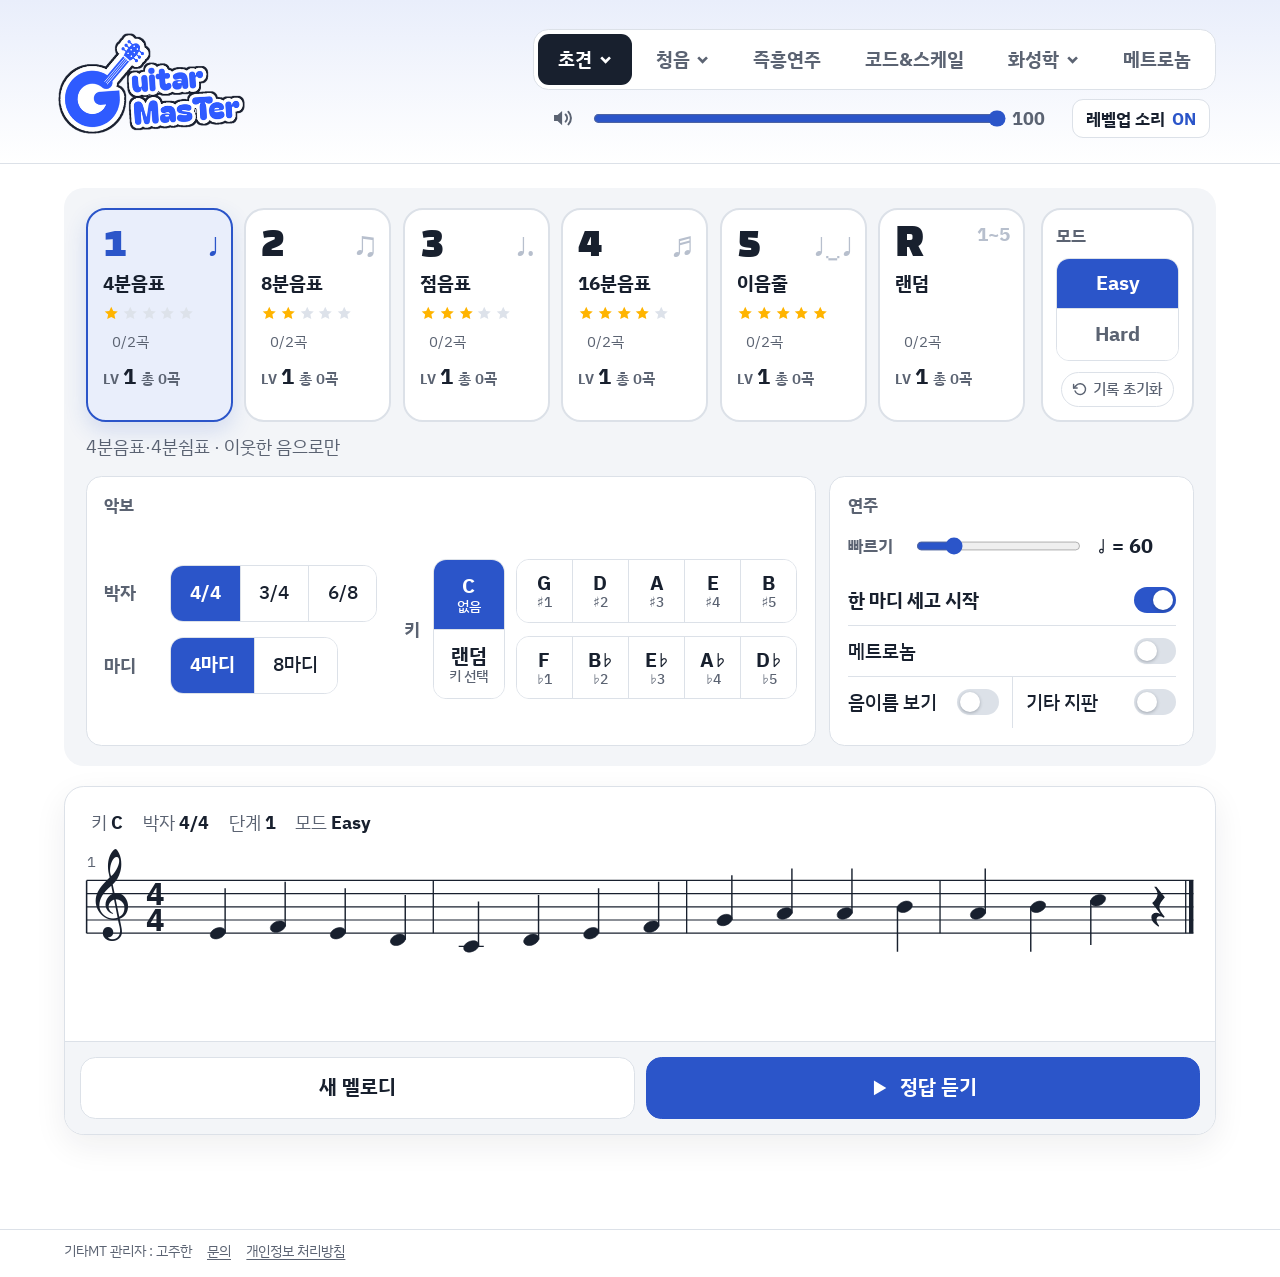
==== commit 6f214125: "들어올 때 설정은 처음으로, 스위치 · 연습 기록만 기억 / 코드 찾기 잡은 음도 지움 / 뒤로 가기도 처음 상태 (K) Co-Authored-By: Claude Opus 5.5 " ====
--- a/index.html
+++ b/index.html
@@ -5,7 +5,7 @@
 <meta name="google-site-verification" content="TiUiczCTHK2J1TaFgmaIFe3RTUhD63hM8pQdpysvils" />
 <meta name="naver-site-verification" content="dfab6511063579e364173027560169e07708b17d" />
 <meta name="viewport" content="width=device-width, initial-scale=1, viewport-fit=cover">
-<script src="theme.js?v=4"></script>
+<script src="theme.js?v=5"></script>
 <link rel="stylesheet" href="theme.css?v=6">
 <meta name="description" content="기타MT — 무료 기타 연습 사이트. 멜로디·코드 초견, 청음, 즉흥연주, 코드&amp;스케일, 화성학, 메트로놈">
 <meta property="og:type" content="website">
@@ -388,6 +388,9 @@
 /* ---------- 상태 ---------- */
 const store={get(k,d){try{const v=localStorage.getItem('sr-'+k);return v==null?d:JSON.parse(v)}catch(e){return d}},
              set(k,v){try{localStorage.setItem('sr-'+k,JSON.stringify(v))}catch(e){}}};
+/* 들어올 때마다 설정은 처음으로 — 스위치 · 연습 기록만 기억 (K 요청 2026-11-21) */
+try{ const KEEP=['names','gtr','countin','metro','done','done2']; Object.keys(localStorage).forEach(k=>{ if(k.startsWith('sr-')&&!KEEP.includes(k.slice(3))) localStorage.removeItem(k); }); }catch(e){}
+['countin','metro'].forEach(id=>{ const el=document.getElementById(id); if(!el) return; const v=store.get(id,null); if(v!==null) el.checked=!!v; el.addEventListener('change',()=>store.set(id,el.checked)); });   /* 한 마디 세고 시작 · 메트로놈 스위치도 기억 */
 let sel=1 /* 들어올 때마다 첫 카드 (K 요청 2026-11-21) */, bars=store.get('bars',4), meter=store.get('meter','4/4'), keyName=store.get('key','C');
 if(sel!==0&&!LEVELS[sel-1]) sel=1;
 let level=sel||LEVELS.length;                       // sel 0 = 랜덤 (한 곡 안에 1~5단계를 섞어서)
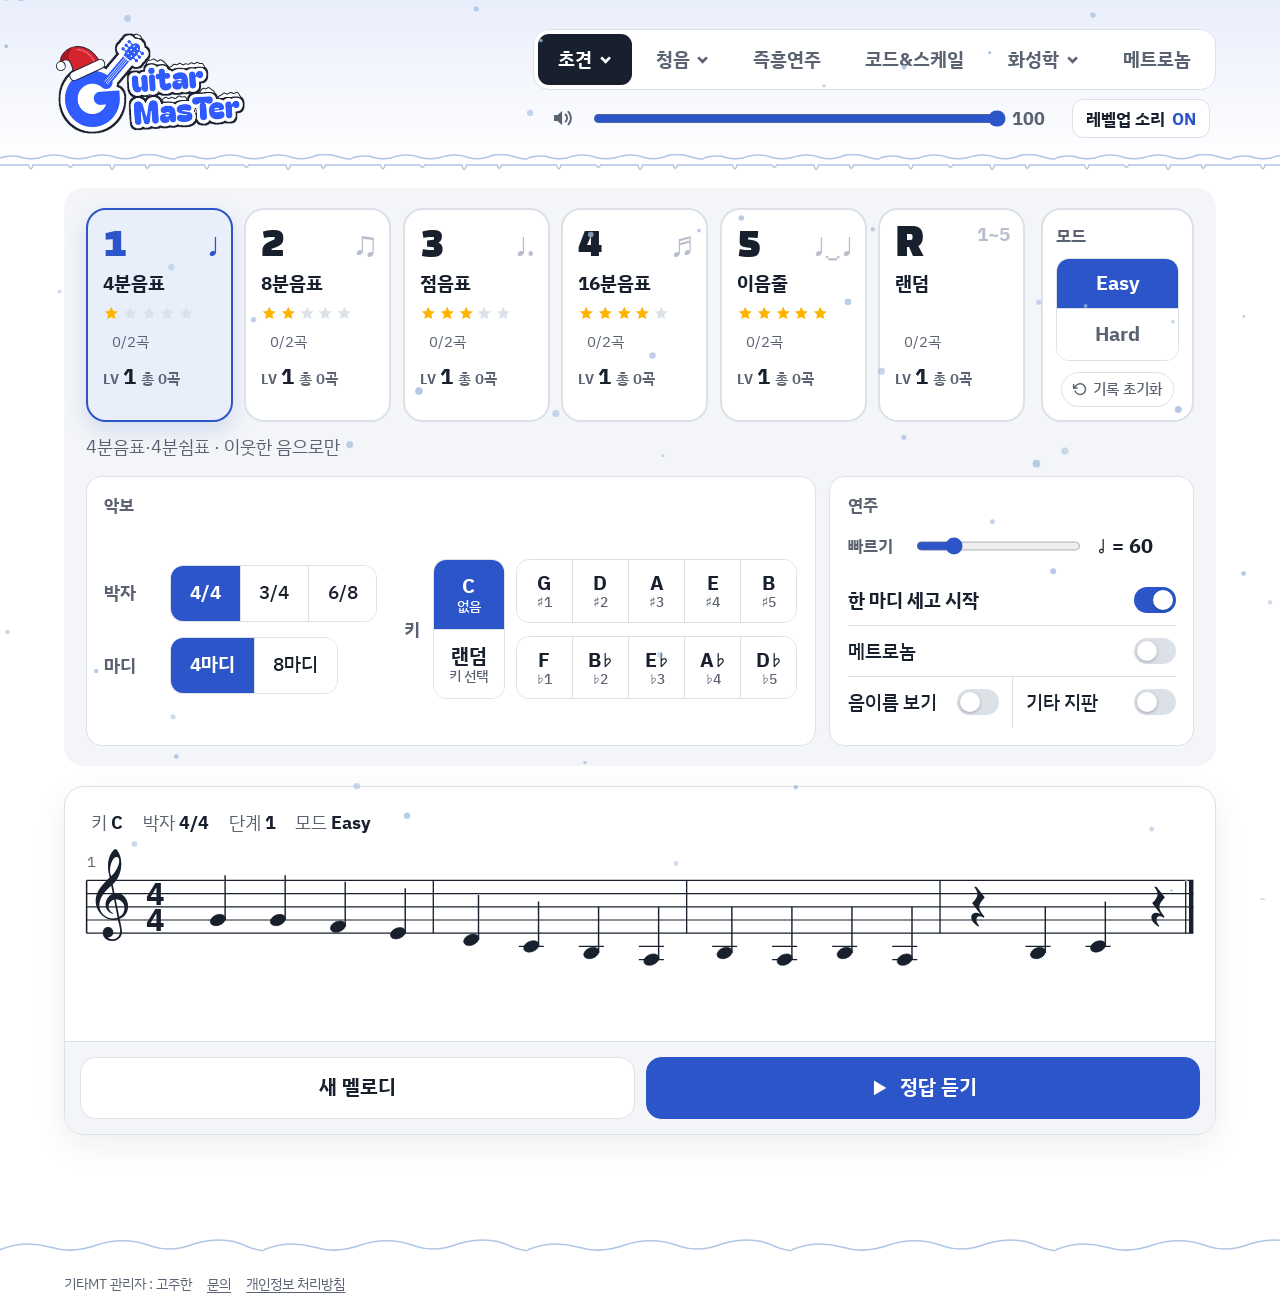
==== commit ce611eef: "크리스마스: theme.css · theme.js 버전 올림 (예전 파일이 남아 안 바뀌던 것, K 제보) Co-Authored-By: Claude Opus 5.5 <noreply" ====
--- a/index.html
+++ b/index.html
@@ -5,8 +5,8 @@
 <meta name="google-site-verification" content="TiUiczCTHK2J1TaFgmaIFe3RTUhD63hM8pQdpysvils" />
 <meta name="naver-site-verification" content="dfab6511063579e364173027560169e07708b17d" />
 <meta name="viewport" content="width=device-width, initial-scale=1, viewport-fit=cover">
-<script src="theme.js?v=5"></script>
-<link rel="stylesheet" href="theme.css?v=6">
+<script src="theme.js?v=6"></script>
+<link rel="stylesheet" href="theme.css?v=7">
 <meta name="description" content="기타MT — 무료 기타 연습 사이트. 멜로디·코드 초견, 청음, 즉흥연주, 코드&amp;스케일, 화성학, 메트로놈">
 <meta property="og:type" content="website">
 <meta property="og:site_name" content="기타MT">
--- a/theme.css
+++ b/theme.css
@@ -94,3 +94,16 @@
 .band .nav .drop .soon{display:flex;align-items:center;justify-content:space-between;gap:12px;min-height:46px;padding:0 14px;border-radius:10px;font-size:17px;font-weight:700;line-height:1.2;white-space:nowrap;color:#A9B0BC;cursor:default}
 .band .nav .drop .soon small{font-size:13px;font-weight:600;color:#A9B0BC;border:1.5px solid var(--line);border-radius:999px;padding:1px 8px}
 html[data-theme="dark"] .band .nav .drop .soon,html[data-theme="dark"] .band .nav .drop .soon small{color:#5E6672}
+
+
+/* 크리스마스 시즌 (K 요청 2026-11-26) — theme.js 맨 아래 SEASON 한 줄로 켜고 끔 */
+.xm-snow{position:fixed;inset:0;width:100%;height:100%;pointer-events:none;z-index:60}
+.xmas .band{position:relative}
+.xm-ledge{position:absolute;left:0;right:0;bottom:-12px;height:22px;pointer-events:none;z-index:2;background:url("data:image/svg+xml,%3Csvg xmlns='http://www.w3.org/2000/svg' width='160' height='22' viewBox='0 0 160 22'%3E%3Cpath d='M-2 6 Q10 2 20 5 Q30 8 40 4 Q52 1 62 5 Q72 8 84 4 Q96 1 106 5 Q116 8 128 3 Q140 1 150 5 Q156 7 162 6 L162 12 L136 12 Q134 18 132 12 L104 12 Q102 20 100 12 L66 12 Q64 16 62 12 L30 12 Q28 19 26 12 L-2 12 Z' fill='%23FFFFFF' stroke='%23AFC6E4' stroke-width='1.4' stroke-linejoin='round'/%3E%3C/svg%3E") repeat-x;background-size:160px 22px}
+html[data-theme="dark"] .xm-ledge{background-image:url("data:image/svg+xml,%3Csvg xmlns='http://www.w3.org/2000/svg' width='160' height='22' viewBox='0 0 160 22'%3E%3Cpath d='M-2 6 Q10 2 20 5 Q30 8 40 4 Q52 1 62 5 Q72 8 84 4 Q96 1 106 5 Q116 8 128 3 Q140 1 150 5 Q156 7 162 6 L162 12 L136 12 Q134 18 132 12 L104 12 Q102 20 100 12 L66 12 Q64 16 62 12 L30 12 Q28 19 26 12 L-2 12 Z' fill='%23E8EEF6' stroke='%238496AE' stroke-width='1.4' stroke-linejoin='round'/%3E%3C/svg%3E")}
+.xmas .site-foot{position:relative;margin-top:30px}
+.xm-bank{position:absolute;left:0;right:0;top:-26px;height:26px;pointer-events:none;background:url("data:image/svg+xml,%3Csvg xmlns='http://www.w3.org/2000/svg' width='240' height='26' viewBox='0 0 240 26'%3E%3Cpath d='M-2 14 Q20 4 46 11 Q66 17 88 9 Q112 1 138 10 Q156 16 176 8 Q204 0 224 10 Q234 14 242 14 L242 28 L-2 28 Z' fill='%23FFFFFF' stroke='%23AFC6E4' stroke-width='1.4' stroke-linejoin='round'/%3E%3C/svg%3E") repeat-x;background-size:240px 26px}
+html[data-theme="dark"] .xm-bank{background-image:url("data:image/svg+xml,%3Csvg xmlns='http://www.w3.org/2000/svg' width='240' height='26' viewBox='0 0 240 26'%3E%3Cpath d='M-2 14 Q20 4 46 11 Q66 17 88 9 Q112 1 138 10 Q156 16 176 8 Q204 0 224 10 Q234 14 242 14 L242 28 L-2 28 Z' fill='%23E8EEF6' stroke='%238496AE' stroke-width='1.4' stroke-linejoin='round'/%3E%3C/svg%3E")}
+/* 로고: 산타 모자 + 글자 위 눈 (로고 그림과 같은 자리 · 같은 크기로 겹침) */
+.xmas h1.logo{position:relative}
+.xm-deco{position:absolute;left:-5px;top:0;width:100%;height:100%;overflow:visible;pointer-events:none}
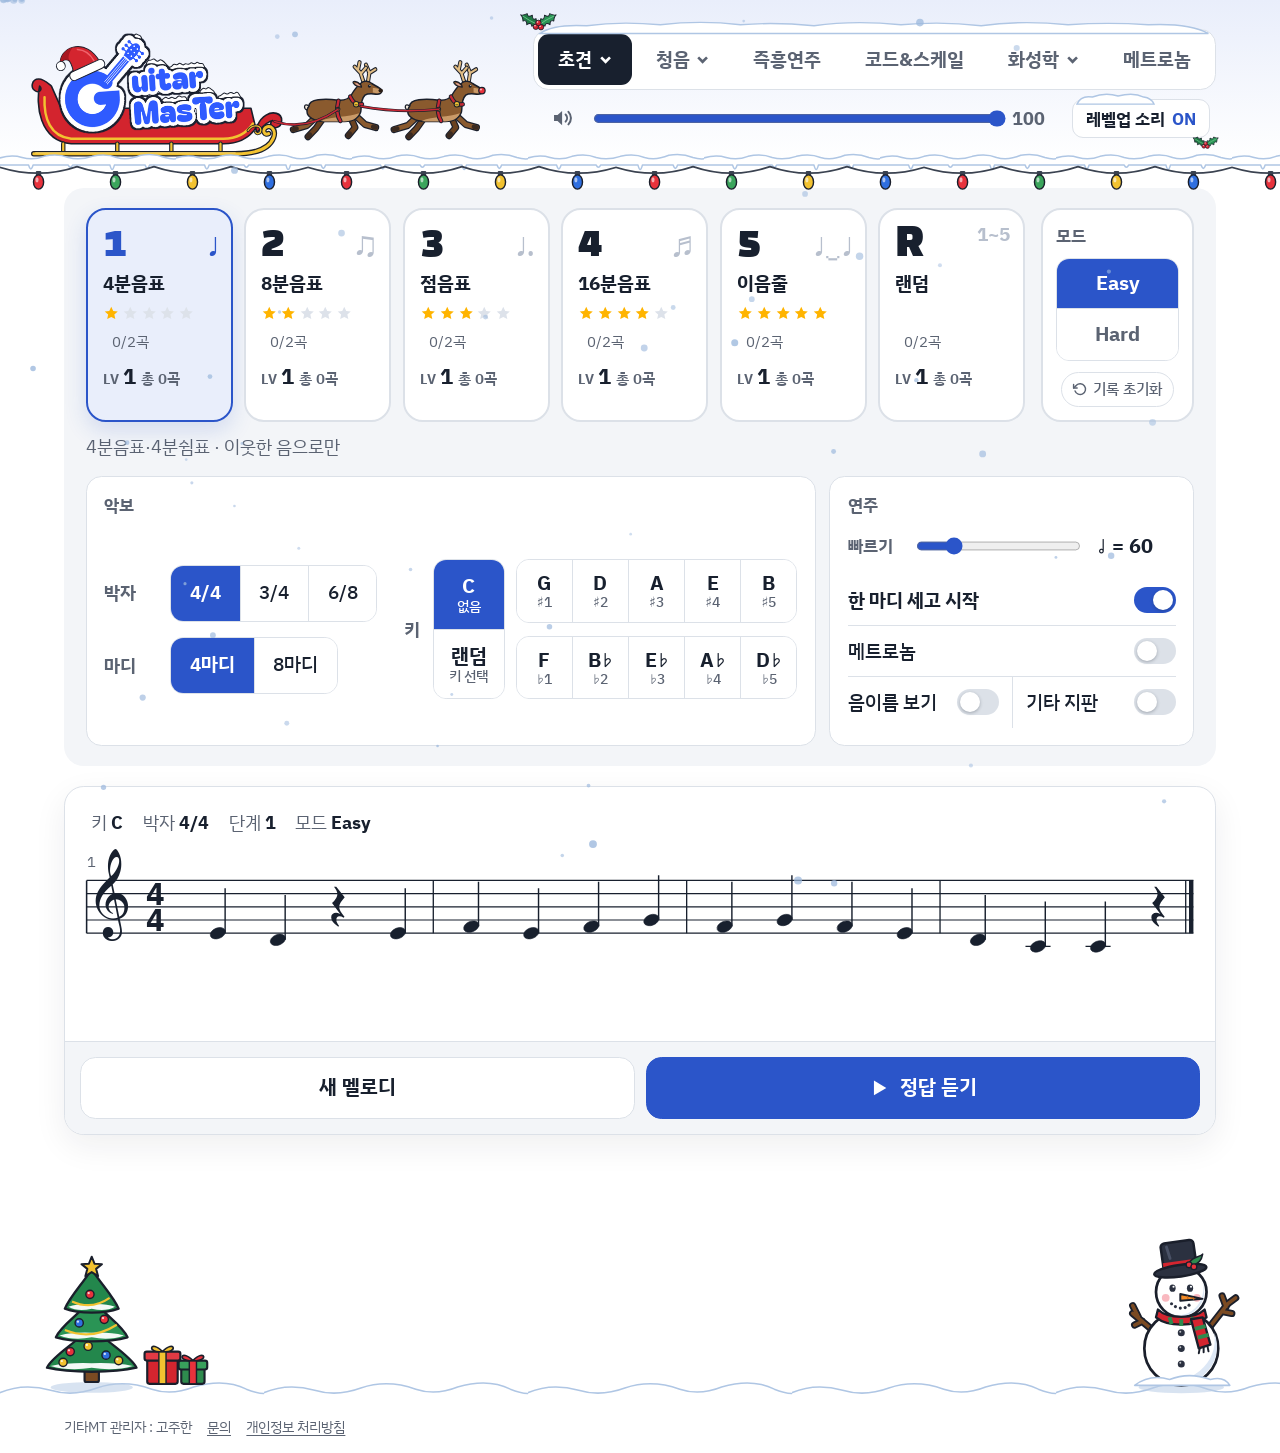
==== commit af32fc71: "크리스마스 2차: 로고 썰매 + 순록 2마리(루돌프), 메뉴·레벨업 버튼 위 눈 + 호랑가시, 전구 줄, 꼬리말 위 트리·선물·눈사람 (K) Co-Authored-By: Claud" ====
--- a/index.html
+++ b/index.html
@@ -5,8 +5,8 @@
 <meta name="google-site-verification" content="TiUiczCTHK2J1TaFgmaIFe3RTUhD63hM8pQdpysvils" />
 <meta name="naver-site-verification" content="dfab6511063579e364173027560169e07708b17d" />
 <meta name="viewport" content="width=device-width, initial-scale=1, viewport-fit=cover">
-<script src="theme.js?v=6"></script>
-<link rel="stylesheet" href="theme.css?v=7">
+<script src="theme.js?v=7"></script>
+<link rel="stylesheet" href="theme.css?v=8">
 <meta name="description" content="기타MT — 무료 기타 연습 사이트. 멜로디·코드 초견, 청음, 즉흥연주, 코드&amp;스케일, 화성학, 메트로놈">
 <meta property="og:type" content="website">
 <meta property="og:site_name" content="기타MT">
--- a/theme.css
+++ b/theme.css
@@ -107,3 +107,26 @@
 /* 로고: 산타 모자 + 글자 위 눈 (로고 그림과 같은 자리 · 같은 크기로 겹침) */
 .xmas h1.logo{position:relative}
 .xm-deco{position:absolute;left:-5px;top:0;width:100%;height:100%;overflow:visible;pointer-events:none}
+/* 썰매 + 순록 · 메뉴 눈 · 호랑가시 · 전구 줄 (K 2026-11-26 시안 2차) */
+.xmas h1.logo{isolation:isolate}
+.xmas h1.logo img{position:relative;z-index:1}
+.xm-deco{z-index:3}
+.xm-sleigh{position:absolute;left:calc(-5px - 21.0526%);top:-35%;width:284.2105%;height:165%;overflow:visible;pointer-events:none}
+.xm-sb{z-index:0} .xm-sf{z-index:2}
+.xm-sf.no-d2 .xm-d2,.xm-sf.no-d1 .xm-d1{display:none}
+.xmas .band .nav,.xmas .lvsnd-btn{position:relative}
+.xm-cap{position:absolute;left:6px;top:-9px;width:calc(100% - 12px);height:14px;overflow:visible;pointer-events:none}
+.xm-cap path{fill:#fff;stroke:#AFC6E4;stroke-width:1.3}
+html[data-theme="dark"] .xm-cap path{fill:#E8EEF6;stroke:#8496AE}
+.xm-cap-s{left:4px;top:-7px;width:70px;height:11px}
+.xm-holly{position:absolute;overflow:visible;pointer-events:none;width:48px;left:-20px;top:-20px}
+.lvsnd-btn .xm-holly{width:34px;left:auto;top:auto;right:-14px;bottom:-14px}
+.xm-lights{position:absolute;left:0;right:0;bottom:-28px;height:30px;pointer-events:none;z-index:3;background:url("data:image/svg+xml,%3Csvg xmlns='http://www.w3.org/2000/svg' width='280' height='30' viewBox='0 0 280 30'%3E%3Cpath d='M-2 6 Q35 18 70 6 Q105 18 140 6 Q175 18 210 6 Q245 18 282 6' fill='none' stroke='%233A4250' stroke-width='1.5'/%3E%3Crect x='32.5' y='10' width='5' height='4' rx='1' fill='%233A4250'/%3E%3Cellipse cx='35' cy='20' rx='4.6' ry='6.5' fill='%23E8323C' stroke='%231A1F2B' stroke-width='1.3'/%3E%3Cellipse cx='33.6' cy='18' rx='1.4' ry='2.4' fill='%23fff' opacity='.6'/%3E%3Crect x='102.5' y='10' width='5' height='4' rx='1' fill='%233A4250'/%3E%3Cellipse cx='105' cy='20' rx='4.6' ry='6.5' fill='%233BA55C' stroke='%231A1F2B' stroke-width='1.3'/%3E%3Cellipse cx='103.6' cy='18' rx='1.4' ry='2.4' fill='%23fff' opacity='.6'/%3E%3Crect x='172.5' y='10' width='5' height='4' rx='1' fill='%233A4250'/%3E%3Cellipse cx='175' cy='20' rx='4.6' ry='6.5' fill='%23F2C230' stroke='%231A1F2B' stroke-width='1.3'/%3E%3Cellipse cx='173.6' cy='18' rx='1.4' ry='2.4' fill='%23fff' opacity='.6'/%3E%3Crect x='242.5' y='10' width='5' height='4' rx='1' fill='%233A4250'/%3E%3Cellipse cx='245' cy='20' rx='4.6' ry='6.5' fill='%232F6FE0' stroke='%231A1F2B' stroke-width='1.3'/%3E%3Cellipse cx='243.6' cy='18' rx='1.4' ry='2.4' fill='%23fff' opacity='.6'/%3E%3C/svg%3E") repeat-x;background-size:280px 30px}
+html[data-theme="dark"] .xm-lights{background-image:url("data:image/svg+xml,%3Csvg xmlns='http://www.w3.org/2000/svg' width='280' height='30' viewBox='0 0 280 30'%3E%3Cpath d='M-2 6 Q35 18 70 6 Q105 18 140 6 Q175 18 210 6 Q245 18 282 6' fill='none' stroke='%238A93A3' stroke-width='1.5'/%3E%3Crect x='32.5' y='10' width='5' height='4' rx='1' fill='%238A93A3'/%3E%3Cellipse cx='35' cy='20' rx='4.6' ry='6.5' fill='%23E8323C' stroke='%231A1F2B' stroke-width='1.3'/%3E%3Cellipse cx='33.6' cy='18' rx='1.4' ry='2.4' fill='%23fff' opacity='.6'/%3E%3Crect x='102.5' y='10' width='5' height='4' rx='1' fill='%238A93A3'/%3E%3Cellipse cx='105' cy='20' rx='4.6' ry='6.5' fill='%233BA55C' stroke='%231A1F2B' stroke-width='1.3'/%3E%3Cellipse cx='103.6' cy='18' rx='1.4' ry='2.4' fill='%23fff' opacity='.6'/%3E%3Crect x='172.5' y='10' width='5' height='4' rx='1' fill='%238A93A3'/%3E%3Cellipse cx='175' cy='20' rx='4.6' ry='6.5' fill='%23F2C230' stroke='%231A1F2B' stroke-width='1.3'/%3E%3Cellipse cx='173.6' cy='18' rx='1.4' ry='2.4' fill='%23fff' opacity='.6'/%3E%3Crect x='242.5' y='10' width='5' height='4' rx='1' fill='%238A93A3'/%3E%3Cellipse cx='245' cy='20' rx='4.6' ry='6.5' fill='%232F6FE0' stroke='%231A1F2B' stroke-width='1.3'/%3E%3Cellipse cx='243.6' cy='18' rx='1.4' ry='2.4' fill='%23fff' opacity='.6'/%3E%3C/svg%3E")}
+/* 꼬리말 위 겨울 장면 (트리 · 선물 · 눈사람) */
+.xmas .site-foot{margin-top:160px}
+.xm-scene{position:absolute;left:0;right:0;top:0;height:0;pointer-events:none;z-index:1}
+.xm-tree,.xm-snowman{position:absolute;bottom:14px;overflow:visible}
+.xm-tree{left:max(14px,3%);height:140px;width:162.8px}
+.xm-snowman{right:max(14px,3%);height:152px;width:109.6px}
+@media (max-width:720px){ .xmas .site-foot{margin-top:116px} .xm-tree{height:92px;width:107px} .xm-snowman{height:102px;width:73.5px} .xmas .band .in{row-gap:30px} }
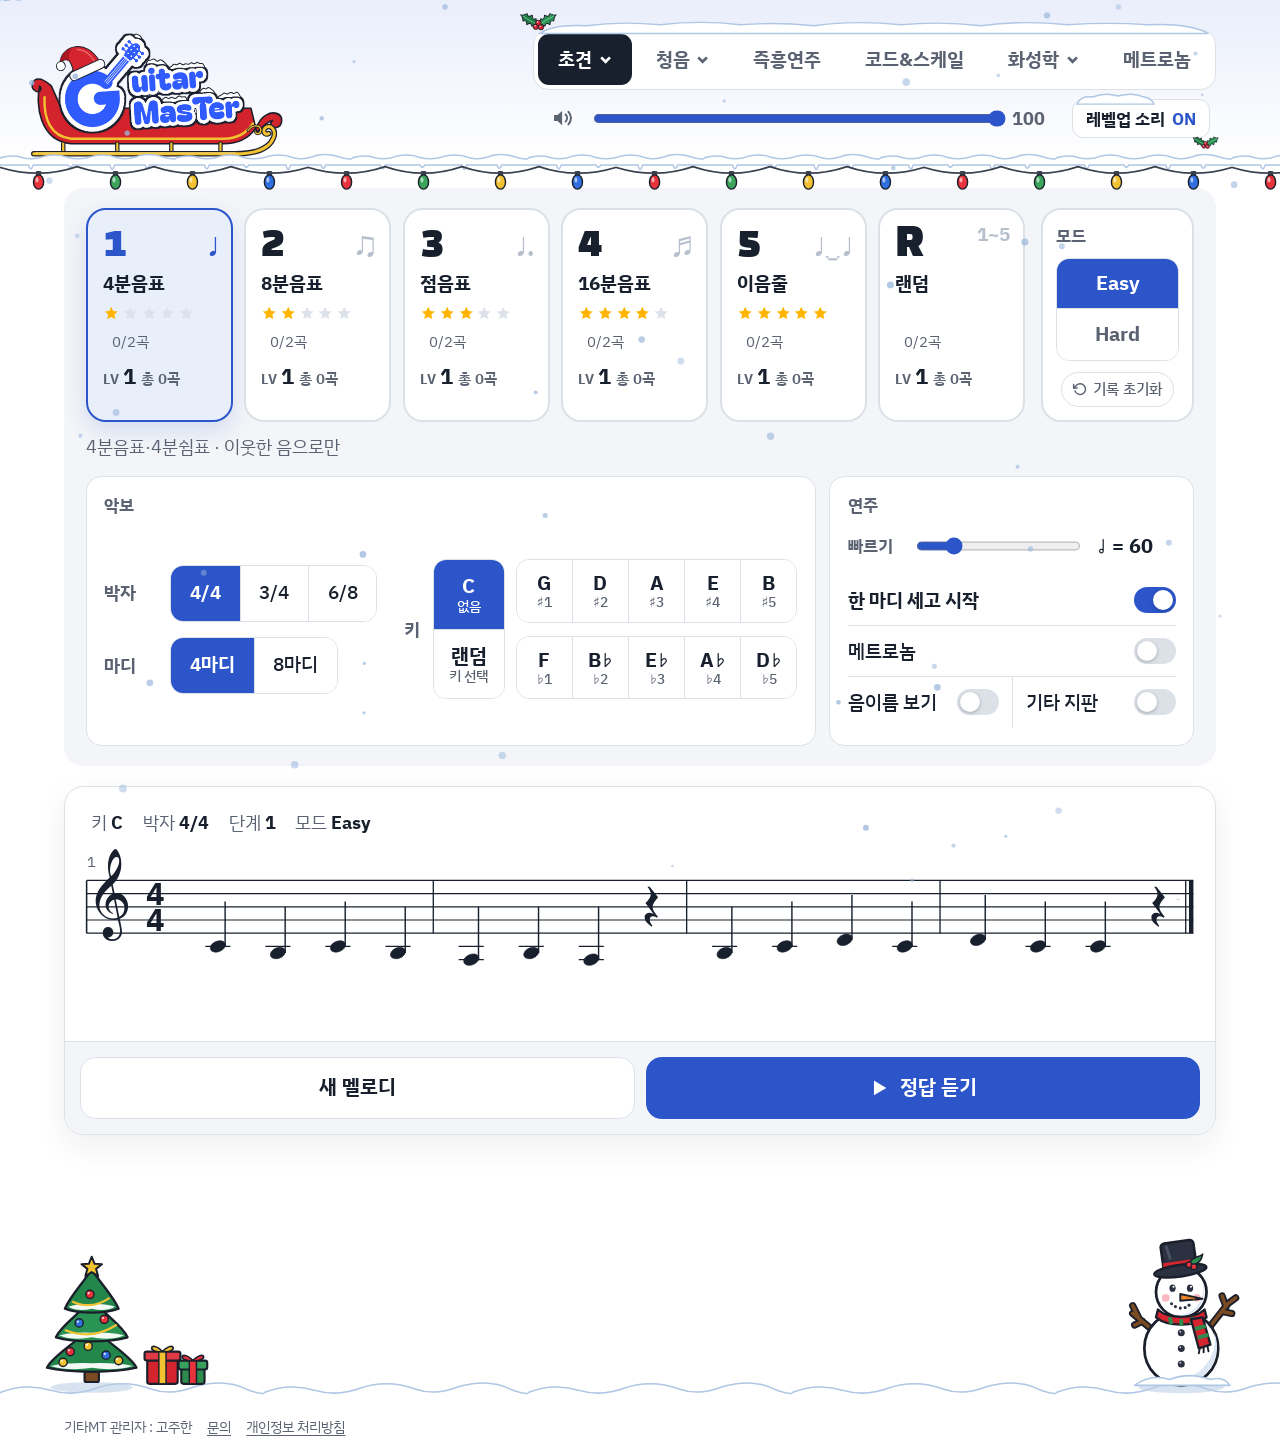
==== commit ea12a73c: "크리스마스: 로고 썰매의 순록 뺌 (K "너무 과해") Co-Authored-By: Claude Opus 5.5 <noreply@anthropic.com> Claude-Sessio" ====
--- a/index.html
+++ b/index.html
@@ -5,7 +5,7 @@
 <meta name="google-site-verification" content="TiUiczCTHK2J1TaFgmaIFe3RTUhD63hM8pQdpysvils" />
 <meta name="naver-site-verification" content="dfab6511063579e364173027560169e07708b17d" />
 <meta name="viewport" content="width=device-width, initial-scale=1, viewport-fit=cover">
-<script src="theme.js?v=7"></script>
+<script src="theme.js?v=8"></script>
 <link rel="stylesheet" href="theme.css?v=8">
 <meta name="description" content="기타MT — 무료 기타 연습 사이트. 멜로디·코드 초견, 청음, 즉흥연주, 코드&amp;스케일, 화성학, 메트로놈">
 <meta property="og:type" content="website">
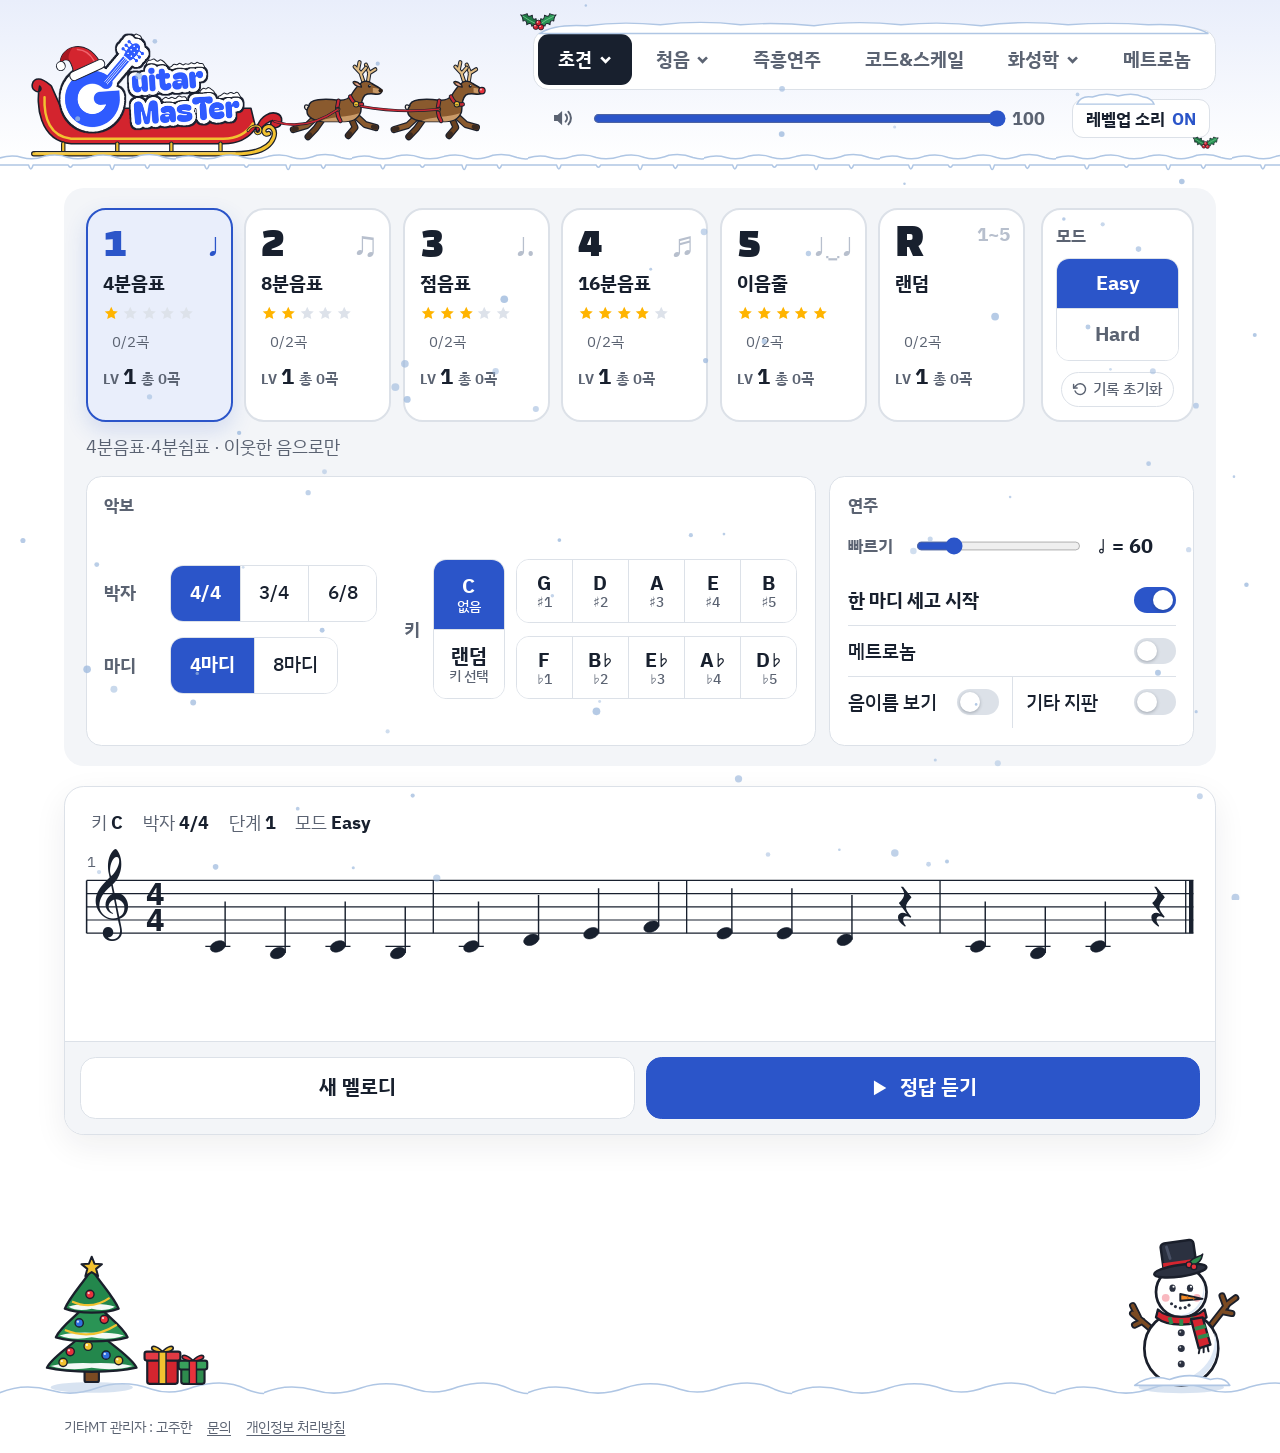
==== commit c5733222: "크리스마스: 순록 되살림, 맨 위 띠 아래 전구 줄 뺌 (K) Co-Authored-By: Claude Opus 5.5 <noreply@anthropic.com> Claude-Se" ====
--- a/index.html
+++ b/index.html
@@ -5,7 +5,7 @@
 <meta name="google-site-verification" content="TiUiczCTHK2J1TaFgmaIFe3RTUhD63hM8pQdpysvils" />
 <meta name="naver-site-verification" content="dfab6511063579e364173027560169e07708b17d" />
 <meta name="viewport" content="width=device-width, initial-scale=1, viewport-fit=cover">
-<script src="theme.js?v=8"></script>
+<script src="theme.js?v=9"></script>
 <link rel="stylesheet" href="theme.css?v=8">
 <meta name="description" content="기타MT — 무료 기타 연습 사이트. 멜로디·코드 초견, 청음, 즉흥연주, 코드&amp;스케일, 화성학, 메트로놈">
 <meta property="og:type" content="website">
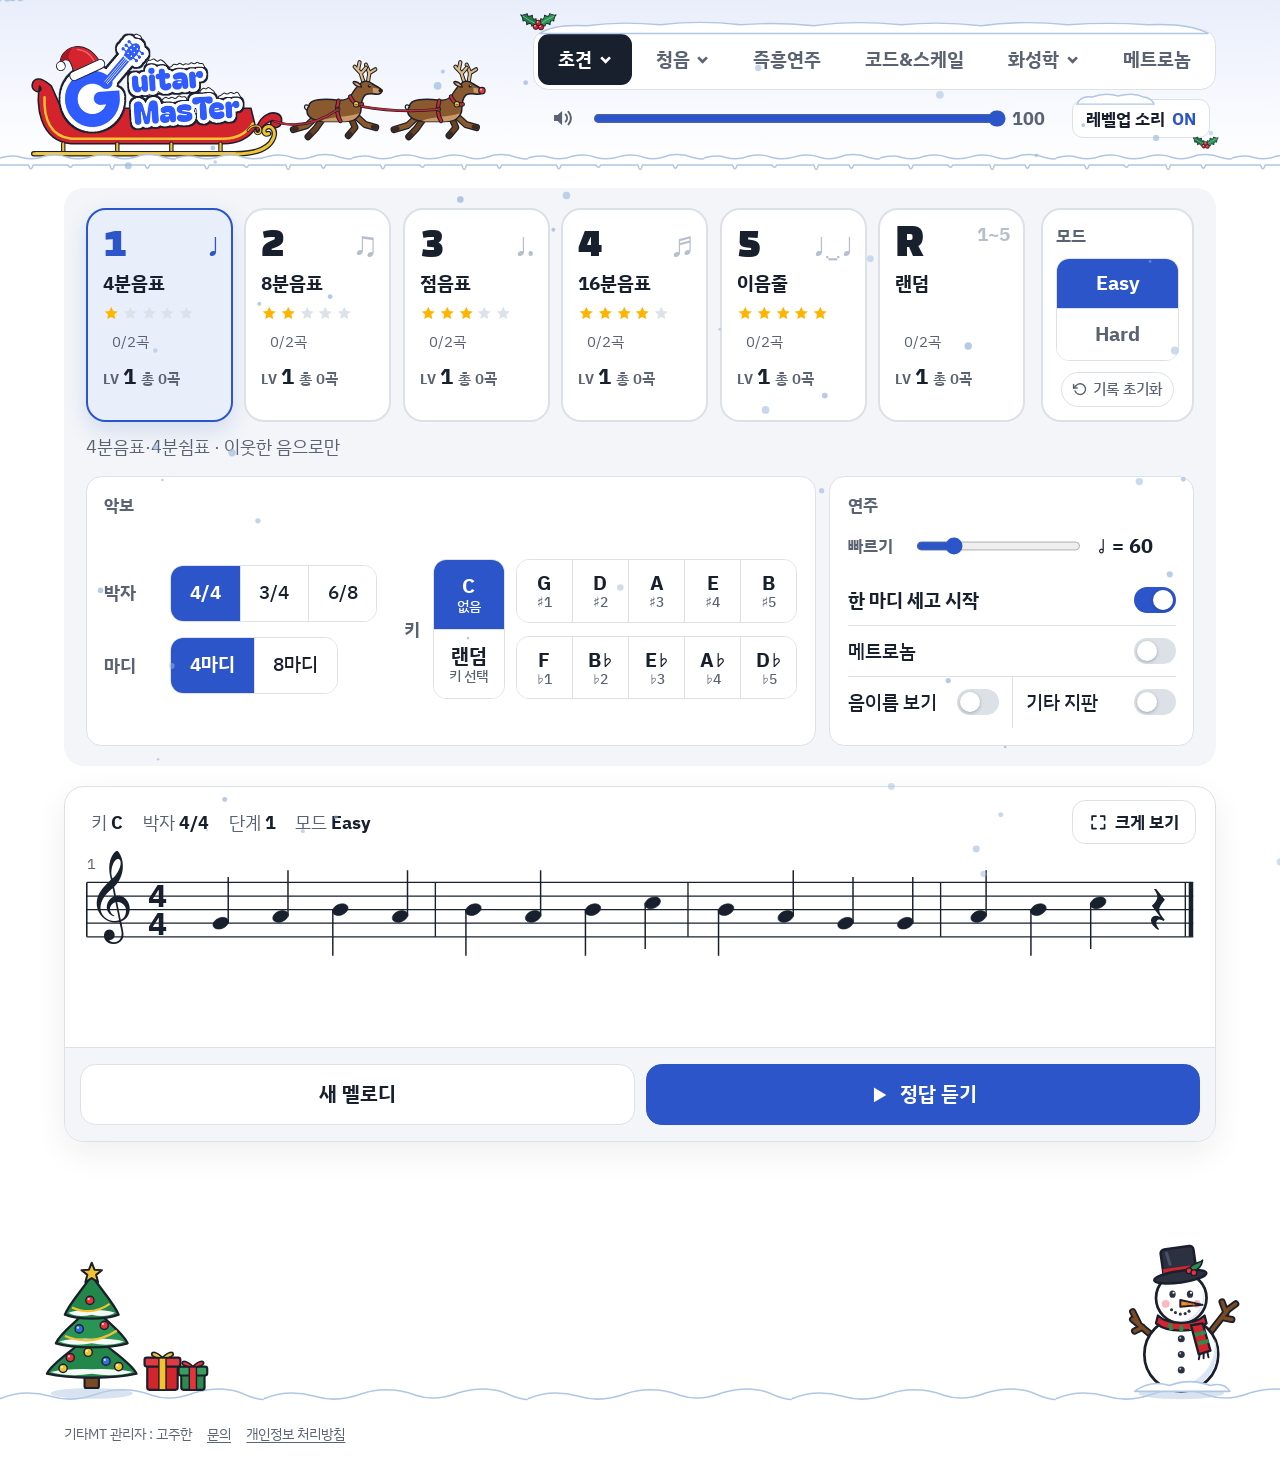
==== commit 67b2270a: "멜로디 초견: 크게 보기 (악보만 화면 가득, 닫기·Esc로 나감) (K) Co-Authored-By: Claude Opus 5.5 <noreply@anthropic.com> Cl" ====
--- a/index.html
+++ b/index.html
@@ -180,6 +180,22 @@
 .meta{display:flex;flex-wrap:wrap;gap:6px 18px;padding:0 10px 6px;font-size:16px;color:var(--muted)}
 .meta b{color:var(--ink)}
 #score{display:block;width:100%;height:auto;color:var(--ink)}
+/* 크게 보기 (K 요청 2026-11-26 "수업할 때 악보만 크게") — 악보 · 정보 줄 · 아래 버튼만 화면 가득. 닫기 버튼 · Esc로 나감 */
+.sheethead{display:flex;align-items:flex-start;gap:10px}
+.sheethead .meta{flex:1;min-width:0}
+.focusbtn{display:inline-flex;align-items:center;gap:7px;flex:none;min-height:40px;margin:-8px 4px 0 0;padding:0 14px;border-radius:12px;border:1.5px solid var(--line);background:var(--bg);font-size:15px;font-weight:700;color:var(--ink)}
+.focusbtn svg{width:17px;height:17px;fill:none;stroke:currentColor;stroke-width:2.2;stroke-linecap:round;stroke-linejoin:round}
+html.focus{zoom:1}
+html.focus body{overflow:hidden}
+html.focus .band,html.focus .panel,html.focus .ad,html.focus .status,html.focus .site-foot,html.focus .xm-snow,html.focus #gfbBox{display:none!important}
+html.focus .layout,html.focus .wrap{max-width:none;margin:0;padding:0}
+html.focus .sheet{position:fixed;inset:0;z-index:100;display:flex;flex-direction:column;border:0;border-radius:0;box-shadow:none;padding:22px 28px 0}
+html.focus .meta{font-size:22px;gap:8px 26px}
+html.focus .focusbtn{min-height:48px;font-size:18px;margin-top:-6px}
+html.focus #scorebox{flex:1;min-height:0;display:flex;align-items:center;justify-content:center}
+html.focus #score{width:auto;flex:none}
+html.focus .actions{margin:0 -28px;padding:16px 28px 20px}
+html.focus .btn{min-height:64px;font-size:21px}
 #score .on .nh,#score .on .st{fill:var(--accent);stroke:var(--accent)}
 #score .on text{fill:var(--accent)}
 #score .on .hollow{fill:none}
@@ -304,8 +320,8 @@
   </section>
 
   <section class="sheet" aria-label="악보">
-    <div class="meta" id="meta"></div>
-    <svg id="score" role="img" aria-label="초견 멜로디 악보"></svg>
+    <div class="sheethead"><div class="meta" id="meta"></div><button type="button" class="focusbtn" id="focusBtn" aria-pressed="false"><svg viewBox="0 0 24 24" aria-hidden="true" id="focusIcon"><path d="M4 9V4h5M15 4h5v5M20 15v5h-5M9 20H4v-5"/></svg><span id="focusTxt">크게 보기</span></button></div>
+    <div id="scorebox"><svg id="score" role="img" aria-label="초견 멜로디 악보"></svg></div>
     <div class="gfb" id="gfbBox" hidden><div class="gpos"><span class="label">폼</span><div class="seg" id="gpos" role="group" aria-label="메이저 스케일 폼"><button type="button" data-v="3">3번 폼</button><button type="button" data-v="5">5번 폼</button></div></div><div class="gcap" id="gfbCap"></div><div class="gfbwrap" id="gfbWrap"><svg id="gfb" role="img" aria-label="기타 지판"></svg></div><div class="gfbhint">← 지판을 옆으로 밀어서 보세요 →</div></div>
     <div class="actions">
       <button type="button" class="btn new" id="newBtn">새 멜로디</button>
@@ -625,7 +641,7 @@
 let noteEls=[];
 function render(){
   const svg=$('score'); svg.innerHTML=''; noteEls=[];
-  const box=svg.parentElement.clientWidth-28;
+  const box=focusOn&&innerWidth>=720?1020:$('scorebox').clientWidth-28;   /* 크게 보기: 컴퓨터 화면 너비로 그려서 화면만큼 키움 */
   const narrow=box<520, maxPer=narrow?2:4, W=Math.max(box,300)/(narrow?0.84:1);   // 휴대폰은 조금 작게 그려 한 줄에 두 마디
   const M=song.M, key=song.key;
   const ks=Object.keys(key.acc), sharp=ks.length>0&&key.acc[ks[0]]>0;
@@ -639,7 +655,7 @@
   // 줄 나누기: 빽빽한 마디는 넓게
   const systems=packSystems(natW,x1-(x0+headW+tsW+4),x1-(x0+headW+4),maxPer,narrow?1.2:1);
   const sysH=S*4+(showNames?104:88), top=34;
-  svg.setAttribute('viewBox',`0 0 ${W} ${top+systems.length*sysH}`);
+  svg.setAttribute('viewBox',`0 0 ${W} ${top+systems.length*sysH}`); fitFocus(W,top+systems.length*sysH);
   const sysInfo=[]; let prevF=1.6;
 
   systems.forEach((ms,li)=>{
@@ -954,6 +970,26 @@
   const kn=Object.keys(song.key.acc).length, ksh=kn&&song.key.acc[Object.keys(song.key.acc)[0]]>0;
   $('meta').innerHTML=`<span>키 <b>${song.key.label}</b>${kn?' ('+(ksh?'♯':'♭')+kn+')':''}</span><span>박자 <b>${meter}</b></span><span>단계 <b>${sel===0?'랜덤':level}</b></span><span>모드 <b>${mode==='hard'?'Hard':'Easy'}</b></span>`;
 }
+/* 크게 보기 */
+let focusOn=false;
+function fitFocus(w,h){
+  const svg=$('score');
+  if(!focusOn){ svg.style.width=''; return; }
+  const b=$('scorebox'), k=Math.min(b.clientWidth/w,(b.clientHeight-10)/h);
+  svg.style.width=Math.floor(w*k)+'px';
+}
+function setFocus(on){
+  if(on===focusOn) return;
+  focusOn=on; document.documentElement.classList.toggle('focus',on);
+  $('focusBtn').setAttribute('aria-pressed',on); $('focusTxt').textContent=on?'닫기':'크게 보기';
+  $('focusIcon').innerHTML=on?'<path d="M6 6l12 12M18 6L6 18"/>':'<path d="M4 9V4h5M15 4h5v5M20 15v5h-5M9 20H4v-5"/>';
+  const fs=document.fullscreenElement;
+  try{
+    if(on&&!fs&&document.documentElement.requestFullscreen) document.documentElement.requestFullscreen().catch(()=>{});
+    if(!on&&fs) document.exitFullscreen().catch(()=>{});
+  }catch(e){}
+  render(); if(!on) renderGtr();
+}
 function fresh(){ stop(); if(sel===0) level=LEVELS.length; song=makeSong(); updateMeta(); render(); renderGtr(); updDesc(); }
 const STAR_AT=[0,5,20,50];
 const SYM=['♩','♫','♩.','♬','♩‿♩'], LV_NAME=['4분음표','8분음표','점음표','16분음표','이음줄'];
@@ -1041,6 +1077,9 @@
     resetT=setTimeout(()=>{ $('resetMsg').hidden=true; },2500);
   };
   $('resetAsk').addEventListener('keydown',e=>{ if(e.key==='Escape') $('resetNo').click(); });
+  $('focusBtn').onclick=()=>setFocus(!focusOn);
+  document.addEventListener('keydown',e=>{ if(e.key==='Escape'&&focusOn) setFocus(false); });
+  document.addEventListener('fullscreenchange',()=>{ if(!document.fullscreenElement&&focusOn) setFocus(false); });
   let rt; window.addEventListener('resize',()=>{clearTimeout(rt);rt=setTimeout(()=>{stop();render();renderGtr()},150)});
   sync();
 }
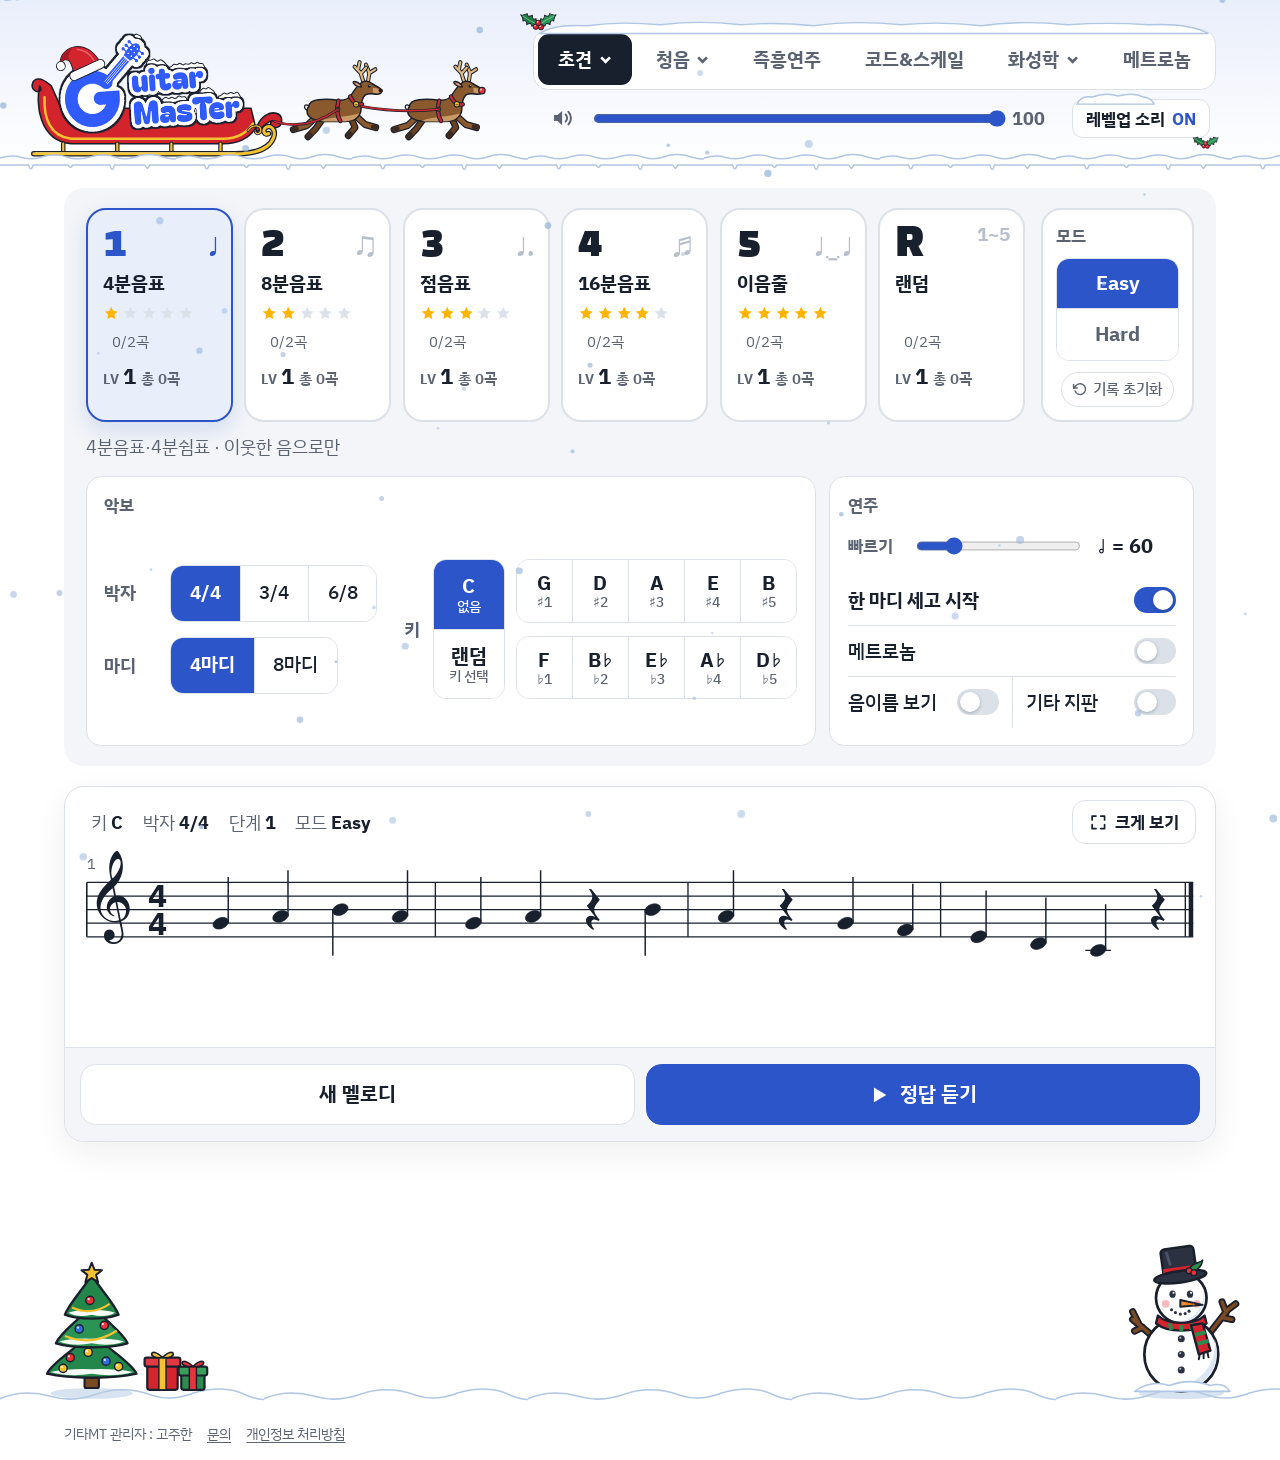
==== commit 7b400848: "크게 보기: 악보 상자만 전체 화면으로 (맥 크롬 전체 화면에서 아래가 안 차던 것) (K) Co-Authored-By: Claude Opus 5.5 <noreply@anthrop" ====
--- a/index.html
+++ b/index.html
@@ -189,6 +189,7 @@
 html.focus body{overflow:hidden}
 html.focus .band,html.focus .panel,html.focus .ad,html.focus .status,html.focus .site-foot,html.focus .xm-snow,html.focus #gfbBox{display:none!important}
 html.focus .layout,html.focus .wrap{max-width:none;margin:0;padding:0}
+.sheet:fullscreen{width:100vw;height:100vh;max-width:none}
 html.focus .sheet{position:fixed;inset:0;z-index:100;display:flex;flex-direction:column;border:0;border-radius:0;box-shadow:none;padding:22px 28px 0}
 html.focus .meta{font-size:22px;gap:8px 26px}
 html.focus .focusbtn{min-height:48px;font-size:18px;margin-top:-6px}
@@ -985,7 +986,7 @@
   $('focusIcon').innerHTML=on?'<path d="M6 6l12 12M18 6L6 18"/>':'<path d="M4 9V4h5M15 4h5v5M20 15v5h-5M9 20H4v-5"/>';
   const fs=document.fullscreenElement;
   try{
-    if(on&&!fs&&document.documentElement.requestFullscreen) document.documentElement.requestFullscreen().catch(()=>{});
+    const sh=document.querySelector('.sheet'); if(on&&!fs&&sh.requestFullscreen) sh.requestFullscreen().catch(()=>{});   /* 악보 상자만 전체 화면 (페이지 전체로 하면 맥 크롬에서 아래가 안 참, K 제보 2026-11-27) */
     if(!on&&fs) document.exitFullscreen().catch(()=>{});
   }catch(e){}
   render(); if(!on) renderGtr();
